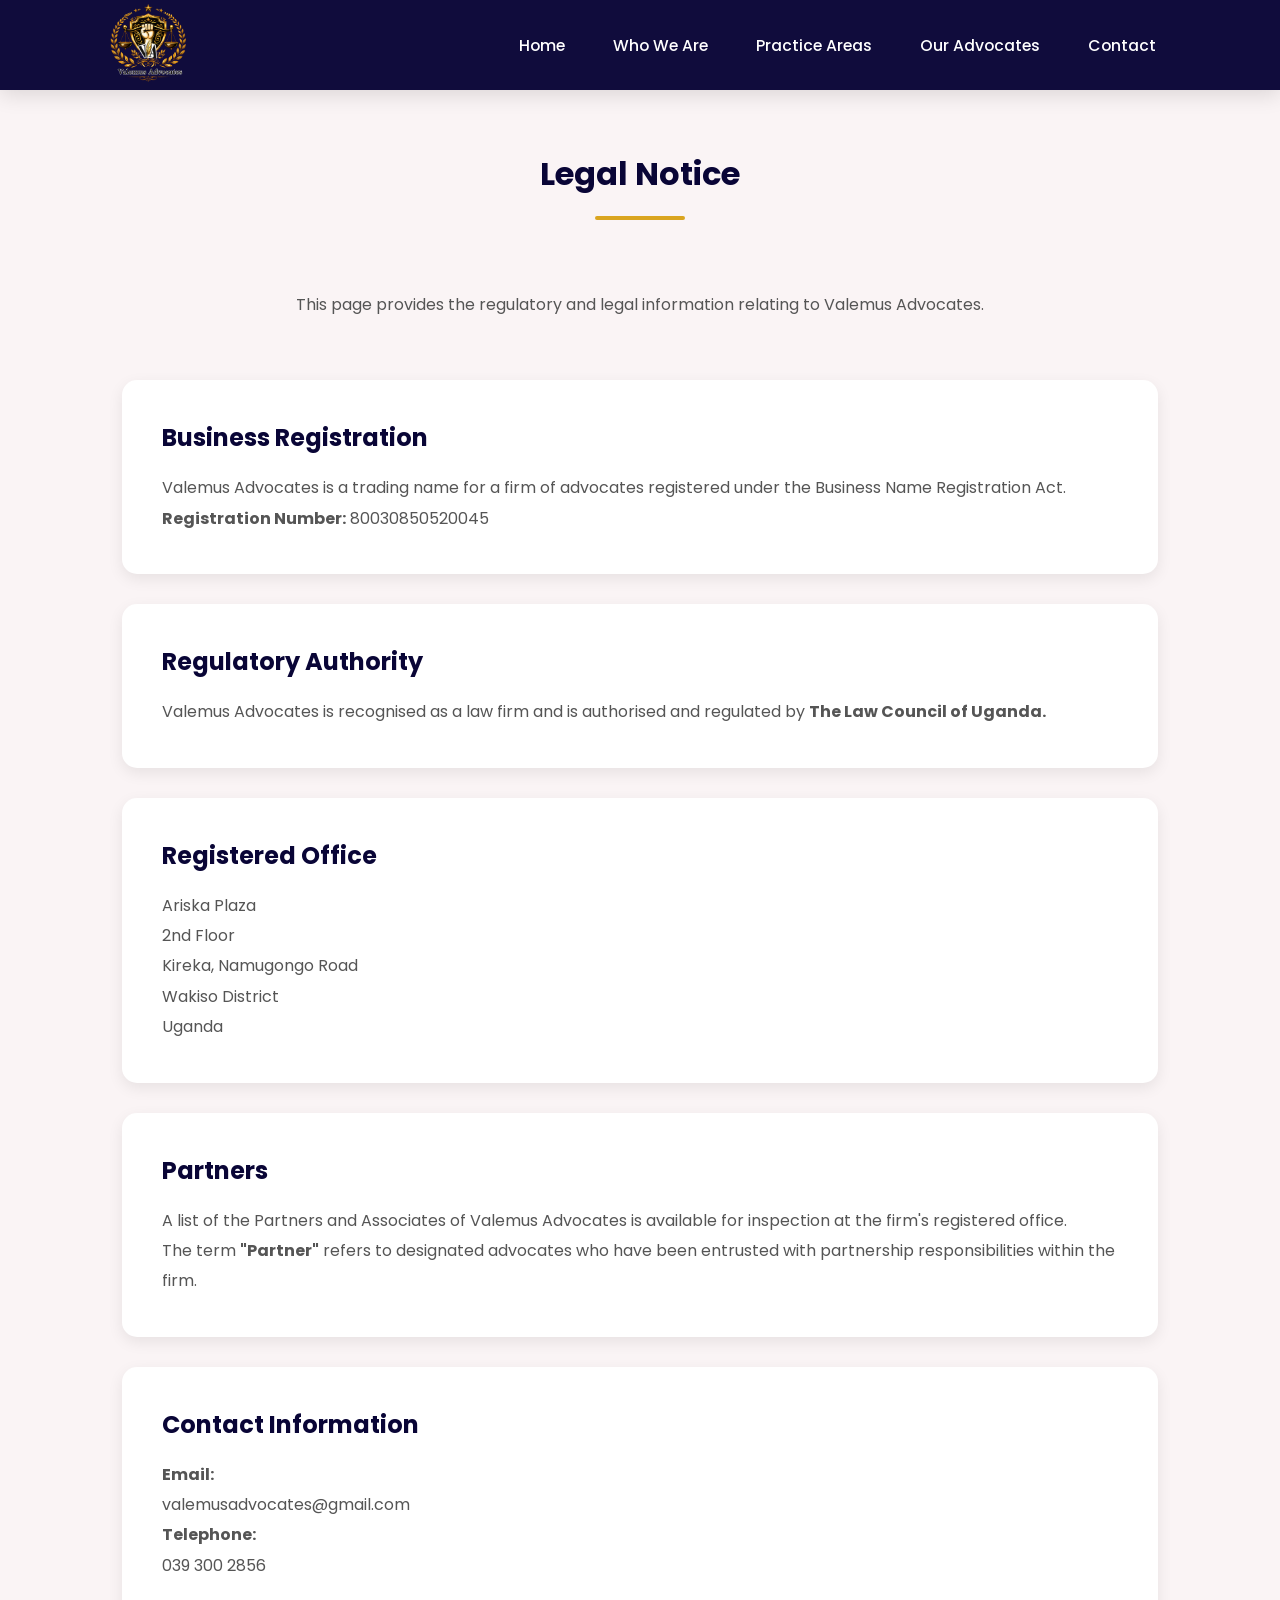
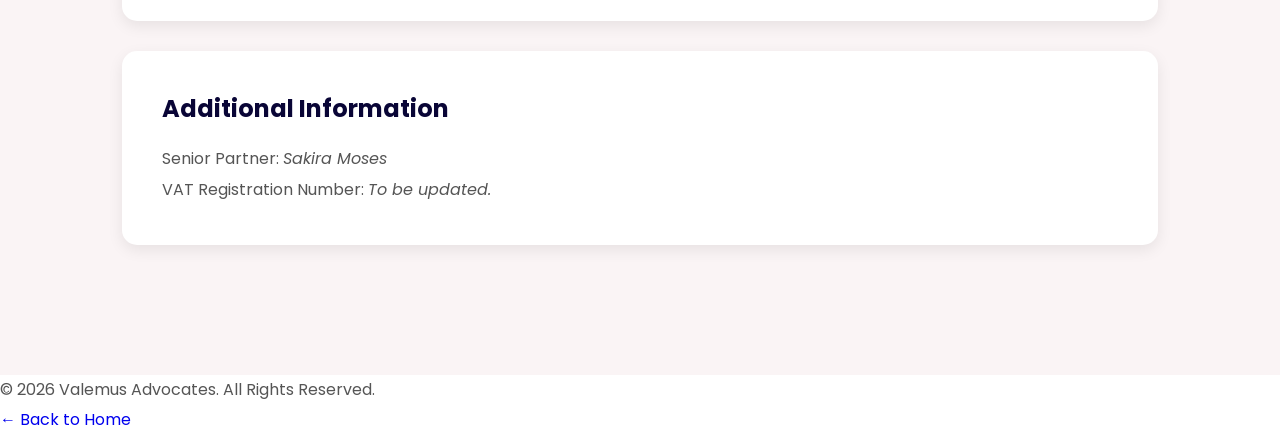
==== legal-notice.html @ 4e91a446 "My first commit" ====
<!DOCTYPE html>
<html lang="en">
<head>
    <meta charset="UTF-8">
    <meta name="viewport" content="width=device-width, initial-scale=1.0">
    <title>Legal Notice | Valemus Advocates</title>

    <link rel="icon" href="Images/Valemus Logo.png">
    <link rel="stylesheet" href="style.css">

    <link rel="stylesheet"
    href="https://cdnjs.cloudflare.com/ajax/libs/font-awesome/6.5.1/css/all.min.css">
</head>

<body>

<header>

    <nav class="navbar section-content">

        <img src="Images/Valemus Logo.png"
        alt="Valemus Logo">

        <div class="navigation">

            <ul class="nav-menu">

                <li><a href="index.html#home" class="nav-link">Home</a></li>
                <li><a href="index.html#about" class="nav-link">Who We Are</a></li>
                <li><a href="index.html#practice-areas" class="nav-link">Practice Areas</a></li>
                <li><a href="index.html#team" class="nav-link">Our Advocates</a></li>
                <li><a href="index.html#contact" class="nav-link">Contact</a></li>

            </ul>

        </div>

    </nav>

</header>


<section class="legal-page">

    <div class="section-content">

        <h1 class="section-title">
            Legal Notice
        </h1>

        <p class="legal-intro">

            This page provides the regulatory and legal
            information relating to Valemus Advocates.

        </p>


        <div class="legal-card">

            <h2>
                Business Registration
            </h2>

            <p>

                Valemus Advocates is a trading name for
                a firm of advocates registered under the
                Business Name Registration Act.

            </p>

            <p>

                <strong>Registration Number:</strong>
                80030850520045

            </p>

        </div>


        <div class="legal-card">

            <h2>
                Regulatory Authority
            </h2>

            <p>

                Valemus Advocates is recognised as a law
                firm and is authorised and regulated by
                <strong>The Law Council of Uganda.</strong>

            </p>

        </div>


        <div class="legal-card">

            <h2>
                Registered Office
            </h2>

            <p>

                Ariska Plaza<br>
                2nd Floor<br>
                Kireka, Namugongo Road<br>
                Wakiso District<br>
                Uganda

            </p>

        </div>


        <div class="legal-card">

            <h2>
                Partners
            </h2>

            <p>

                A list of the Partners and Associates of
                Valemus Advocates is available for
                inspection at the firm's registered office.

            </p>

            <p>

                The term <strong>"Partner"</strong>
                refers to designated advocates who have
                been entrusted with partnership
                responsibilities within the firm.

            </p>

        </div>


        <div class="legal-card">

            <h2>
                Contact Information
            </h2>

            <p>

                <strong>Email:</strong><br>

                valemusadvocates@gmail.com

            </p>

            <p>

                <strong>Telephone:</strong><br>

                039 300 2856

            </p>

        </div>


        <div class="legal-card">

            <h2>
                Additional Information
            </h2>

            <p>

                Senior Partner:
                <em>Sakira Moses</em>

            </p>

            <p>

                VAT Registration Number:
                <em>To be updated.</em>

            </p>

        </div>

    </div>

</section>

<footer>

    <p>

        © 2026 Valemus Advocates.
        All Rights Reserved.

    </p>

    <p>
        <a href="index.html">
            ← Back to Home
        </a>
    </p>

</footer>

</body>
</html>
---- style.css ----
/* ==================================================
                1. GOOGLE FONTS
================================================== */

@import url('https://fonts.googleapis.com/css2?family=Miniver&family=Poppins:ital,wght@0,500;0,600;0,700;1,400&display=swap');


/* ==================================================
                2. CSS VARIABLES
================================================== */

:root{

    /* Brand Colours */

    --primary-color:#090536;;
    --secondary-color:goldenrod;

    --white:#ffffff;
    --black:#1d1d1d;

    --text-color:#555555;

    --light-bg:#fafafa;
    --section-bg:#faf4f5;

    /* Layout */

    --site-max-width:1200px;

    --section-padding:100px;

    --border-radius:15px;

    /* Shadows */

    --shadow-small:0 5px 15px rgba(0,0,0,.08);

    --shadow-medium:0 10px 30px rgba(0,0,0,.12);

    --shadow-large:0 18px 40px rgba(0,0,0,.15);

    /* Animation */

    --transition:.35s ease;

}



/* ==================================================
                3. RESET
================================================== */

*{

    margin:0;

    padding:0;

    box-sizing:border-box;

}

html {
    scroll-behavior:  auto !important;
}

body{

    font-family:"Poppins",sans-serif;

    background:var(--white);

    color:var(--black);

    overflow-x:hidden;

}

img{

    width:100%;

    display:block;

}

a{

    text-decoration:none;

}

ul{

    list-style:none;

}

button{

    border:none;

    background:none;

    cursor:pointer;

    font-family:inherit;

}

input,
textarea{

    font-family:inherit;

}


/* ===================================
 4. GLOBAL STYLES
  =================================== */ 
*{
 margin: 0;
padding: 0;
box-sizing: border-box;
 } 
 html{ 
scroll-behavior: smooth; 
} 
body{ 
font-family: "Poppins", sans-serif;
 } 
 ul{ 
list-style: none; 
}
 a{ 
text-decoration: none;
 }
  img{
 max-width: 100%; 
 display: block; 
}
 button{
 border: none; 
 background: none; 
 cursor: pointer; 
}
.section-content{
 max-width: var(--site-max-width); 
 margin: 0 auto; 
 padding: 0 20px; 
}


section{

    padding:var(--section-padding) 8%;

}



.section-title{

    text-align:center;

    font-size:2rem;

    color:var(--primary-color);

    margin-bottom:70px;

    position:relative;

}

.section-title::after{

    content:"";

    width:90px;

    height:4px;

    background:var(--secondary-color);

    display:block;

    margin:18px auto 0;

    border-radius:20px;

}

p{

    color:var(--text-color);

    line-height:1.9;

    font-size:1rem;

}

h3{

    color:var(--primary-color);

}



/* ==================================================
                5. COMMON BUTTONS
================================================== */

.btn{

    display:flex;

    justify-content:center;

    align-items:center;

    gap:20px;

    flex-wrap:wrap;

}

.btn a{

    padding:15px 38px;

    border-radius:50px;

    font-weight:600;

    transition:var(--transition);

}

.gold{

    background:var(--secondary-color);

    color:var(--white);

}

.gold:hover{

    background:var(--primary-color);

    transform:translateY(-4px);

}

.black{

    background:var(--primary-color);

    color:var(--white);

}

.black:hover{

    background:var(--secondary-color);

    transform:translateY(-4px);

}



/* ==================================================
                6. REVEAL ANIMATION
================================================== */

.reveal{

    opacity:0;

    transform:translateY(60px);

    transition:1s ease;

}

.reveal.active{

    opacity:1;

    transform:translateY(0);

}

/* ==================================================
                7. HEADER
================================================== */

header{

    position:fixed;

    top:0;

    left:0;

    width:100%;

    background:rgba(9,5,54,.97);

    backdrop-filter:blur(10px);

    box-shadow:0 5px 20px rgba(0,0,0,.12);

    z-index:1000;

}


/* ==================================================
                8. NAVIGATION
================================================== */

.navbar{

    max-width:var(--site-max-width);
    height:90px;
    margin:auto;

    padding:0 5%;

    display:flex;

    justify-content:space-between;

    align-items:center;

}


/* Logo */

.navbar img{

    width:90px;

    cursor:pointer;

    transition:var(--transition);

}

.navbar img:hover{

    transform:scale(1.05);

}


/* Navigation Container */

.navigation{

    display:flex;

    align-items:center;

}


/* Navigation Links */

.nav-menu{

    display:flex;

    align-items:center;

    gap:8px;

}


/* Individual Links */

.nav-link{

    color:var(--white);

    font-size:.98rem;

    font-weight:500;

    padding:12px 20px;

    border-radius:40px;

    transition:var(--transition);

}


/* Hover */

.nav-link:hover{

    background:var(--secondary-color);

    color:var(--primary-color);

}


/* Active Link */

.nav-link.active{

    background:var(--secondary-color);

    color:var(--primary-color);

}

.dropdown{

    position:relative;

}

.dropdown-menu{

    position:absolute;

    top:100%;
    left:0;

    min-width:230px;

    background:white;

    border-radius:10px;

    box-shadow:0 10px 30px rgba(0,0,0,.12);

    opacity:0;

    visibility:hidden;

    transform:translateY(10px);

    transition:.3s;

    z-index:1000;

}

.dropdown:hover .dropdown-menu{

    opacity:1;

    visibility:visible;

    transform:translateY(0);

}

.dropdown-menu li{

    list-style:none;

}

.dropdown-menu a{

    display:block;

    padding:14px 20px;

    color:#090536;

    transition:.3s;

}

.dropdown-menu a:hover{

    background:goldenrod;

    color:white;

}

.dropdown i{

    transition:.3s;

}

.dropdown.active i{

    transform:rotate(180deg);

}


/* ==================================================
                9. MENU BUTTONS
================================================== */

#menu-open-button,

#menu-close-button{

    display:none;

}



/* ==================================================
                10. MOBILE NAVIGATION
================================================== */

@media(max-width:900px){

    #menu-open-button{

        display:block;

        color:var(--secondary-color);

        font-size:1.7rem;

    }

    #menu-close-button{

        display:block;

        position:absolute;

        top:25px;

        right:25px;

        color:var(--white);

        font-size:1.6rem;

    }

    .nav-menu{

        position:fixed;

        top:0;

        left:-100%;

        width:280px;

        height:100vh;

        background:var(--primary-color);

        flex-direction:column;

        justify-content:center;

        gap:35px;

        transition:.45s ease;

        box-shadow:10px 0 30px rgba(0,0,0,.25);

    }

    .show-mobile-menu .nav-menu{

        left:0;

    }

    .nav-link{

        font-size:1.1rem;

        color:var(--white);

    }

    .nav-link:hover{

        background:var(--secondary-color);

        color:var(--primary-color);

    }

}


/* ==================================================
                11. NAVBAR SCROLL EFFECT
================================================== */

header{

    transition:var(--transition);

}

header.scrolled{

    padding:0;

    box-shadow:0 8px 25px rgba(0,0,0,.18);

}

/* ==================================================
                12. HERO SECTION
================================================== */

#home{

    min-height:100vh;

    display:flex;

    flex-direction:column;

    justify-content:center;

    align-items:center;

    text-align:center;

    padding:140px 8% 80px;

    position:relative;

    overflow:hidden;

    background:
    linear-gradient(
        rgba(9,5,54,.72),
        rgba(9,5,54,.72)
    ),
    url("Images/images2.jpeg");

    background-size:cover;

    background-position:center;

    background-attachment:fixed;

}


/* Dark Overlay */

#home::before{

    content:"";

    position:absolute;

    inset:0;

    background:linear-gradient(
        to bottom,
        rgba(0,0,0,.10),
        rgba(0,0,0,.35)
    );

}


/* Keep content above overlay */

#home h2,
#home p,
#home .btn{

    position:relative;

    z-index:2;

}


/* Heading */

#home h1{
    color:white;
    font-size:clamp(2rem,3.5vw,3rem);
    font-weight:700;
    line-height:1.2;
    text-align:center;
    margin-bottom:30px;
}

#home h1 span{
    color:goldenrod;
    display:block;
}


.hero-divider{
    display:flex;
    justify-content:center;
    align-items:center;
    gap:18px;
    margin:25px 0 30px;
}

.hero-divider span{
    width:80px;
    height:2px;
    background:goldenrod;
}

.diamond{
    width:12px;
    height:12px;
    background:goldenrod;
    transform:rotate(45deg);
}

#home h2{

    color:var(--white);

    font-size:3.8rem;

    line-height:1.2;

    max-width:900px;

    margin-bottom:25px;

    font-weight:700;

}


/* Paragraph */

#home p{

    color:rgba(255,255,255,.92);

    font-size:1.15rem;

    max-width:760px;

    margin-bottom:45px;

}


/* Buttons */

#home .btn{

    display:flex;

    justify-content:center;

    gap:20px;

}


/* Hero Buttons */

#home .btn a{

    min-width:180px;

    text-align:center;

}


/* Gold Button */

#home .gold{

    background:var(--secondary-color);

    color:var(--white);

    box-shadow:var(--shadow-medium);

}

#home .gold:hover{

    background:var(--white);

    color:var(--primary-color);

}


/* Outline Button */

#home .black{

    background:transparent;

    color:var(--white);

    border:2px solid var(--white);

}

#home .black:hover{

    background:var(--white);

    color:var(--primary-color);

}



/* ==================================================
                HERO ANIMATION
================================================== */

#home h2{

    animation:slideDown 1s ease;

}

#home p{

    animation:fadeIn 1.5s ease;

}

#home .btn{

    animation:slideUp 1.8s ease;

}



/* ==================================================
                KEYFRAMES
================================================== */

@keyframes slideDown{

    from{

        opacity:0;

        transform:translateY(-40px);

    }

    to{

        opacity:1;

        transform:translateY(0);

    }

}

@keyframes slideUp{

    from{

        opacity:0;

        transform:translateY(40px);

    }

    to{

        opacity:1;

        transform:translateY(0);

    }

}

@keyframes fadeIn{

    from{

        opacity:0;

    }

    to{

        opacity:1;

    }

}



/* ==================================================
                HERO RESPONSIVE
================================================== */

@media(max-width:900px){

    #home{

        background-attachment:scroll;

    }

    #home h1{
        font-size:2.5rem;

        line-height:1.15;

        max-width:100%;

        margin-bottom:25px;
        
    }
    #home h2{

        font-size:3rem;

    }

}

@media(max-width:768px){

    #home{

         min-height:100vh;

        padding:140px 25px 70px;

        justify-content:center;
        align-items:center;
        text-align:center;

    }

     #home h1{
        font-size:2.5rem;

        line-height:1.15;

        max-width:100%;

        margin-bottom:25px;
    }

    #home h1::after{
         width:90px;

        margin-top:20px;
    }
    

    #home h2{

        font-size:2.3rem;

    }

    #home p{

        font-size:1rem;

        line-height:1.8;

        max-width:100%;

        margin-bottom:35px;

    }

    #home .btn{

        flex-direction:column;

        width:100%;

        align-items:center;

        gap:15px;

    }

    #home .btn a{

        width:220px;
   text-align:center;
    }

}

/* ==================================================
                13. ABOUT SECTION
================================================== */

#about{

    background:var(--section-bg);

}

#about .section-content{

    max-width:900px;

}

#about p{

    margin-bottom:25px;

    text-align:justify;

}

#about h3{

    margin:45px 0 18px;

    color:var(--secondary-color);

    font-size:1.4rem;

    font-weight:600;

}

#about h3:first-of-type{

    margin-top:15px;

}



/* ==================================================
                14. PRACTICE AREAS
================================================== */
.ServiceAreas-list{ 
    display: grid; 
    grid-template-columns: repeat(auto-fit, minmax(280px, 1fr)); 
    gap: 25px; 
    margin: 40px 0 70px; 
    padding: 0;
 } 
 .ServiceAreas-list li{ 
list-style: none; 
background: #fff; 
padding: 30px;
border-radius: 12px;
border-top: 4px solid goldenrod; 
box-shadow: 0 5px 15px rgba(0,0,0,0.08); 
line-height: 1.8; transition: 0.4s ease; 
} .ServiceAreas-list li:hover{
transform: translateY(-8px); 
box-shadow: 0 15px 25px rgba(0,0,0,0.15); 
}

/* ========================== PRACTICE AREAS HEADING ========================== */ 
#practice-areas h3{ 
text-align: center; 
color: #090536; 
font-size: 1.8rem; 
margin-bottom: 30px; 
}

/* ==================================================
                PRACTICE LIST
================================================== */

#practice-areas h3{

    text-align:center;

    font-size:2rem;

    color:var(--primary-color);

    margin-bottom:40px;

}

.practice-list{

    display:flex;

    flex-wrap:wrap;

    justify-content:center;

    gap:18px;

}

.practice-list li{

    background:var(--primary-color);

    color:var(--white);

    padding:14px 28px;

    border-radius:50px;

    font-weight:500;

    transition:var(--transition);

}

.practice-list li:hover{

    background:var(--secondary-color);

    color:var(--primary-color);

    transform:translateY(-5px);

}



/* ==================================================
                ABOUT & PRACTICE MOBILE
================================================== */

@media(max-width:768px){

    #about p{

        text-align:left;

    }

    #about h3{

        font-size:1.25rem;

    }

    .ServiceAreas-list{

        grid-template-columns:1fr;

        gap:25px;

    }

    .ServiceAreas-list li{

        padding:30px;

    }

    #practice-areas h3{

        font-size:1.6rem;

    }

    .practice-list{

        gap:12px;

    }

    .practice-list li{

        font-size:.9rem;

        padding:12px 18px;

    }

}

/* ==================================================
                15. WHY CHOOSE US
================================================== */

#features{

    background:var(--section-bg);

}

.features-grid{

    display:grid;

    grid-template-columns:
    repeat(auto-fit,minmax(280px,1fr));

    gap:35px;

}

.feature-card{

    background:var(--white);

    padding:45px 35px;

    text-align:center;

    border-radius:var(--border-radius);

    box-shadow:var(--shadow-small);

    transition:var(--transition);

    border-bottom:4px solid transparent;

}

.feature-card:hover{

    transform:translateY(-10px);

    border-bottom:4px solid var(--secondary-color);

    box-shadow:var(--shadow-medium);

}

.feature-card i{

    font-size:3rem;

    color:var(--secondary-color);

    margin-bottom:25px;

}

.feature-card h3{

    margin-bottom:18px;

    font-size:1.4rem;

    color:var(--primary-color);

}

.feature-card p{

    text-align:center;

}


/* ======================================================
   OUR ADVOCATES 
====================================================== */

#team .team-grid {
    display: grid;
    grid-template-columns: repeat(2, minmax(0, 1fr));
    gap: 30px;
    max-width: 1050px;
    margin: 45px auto 0;
    align-items: stretch;
}

#team .team-card {
    display: flex;
    flex-direction: column;
    align-items: flex-start;
    min-width: 0;
    padding: 32px;
    background: #ffffff;
    border: 1px solid #eeeeF2;
    border-radius: 12px;
    box-shadow: 0 8px 28px rgba(16, 12, 64, 0.06);
    transition: transform 0.3s ease,
                box-shadow 0.3s ease;
}

#team .team-card:hover {
    transform: translateY(-5px);
    box-shadow: 0 14px 35px rgba(16, 12, 64, 0.10);
}

/* INITIALS BADGE */

#team .lawyer-avatar {
    width: 108px;
    height: 108px;
    flex-shrink: 0;
    display: flex;
    align-items: center;
    justify-content: center;
    margin-bottom: 26px;
    border: 3px solid #DCA51B;
    border-radius: 50%;
    background: #100C40;
    color: #E2AD24;
    font-family: Georgia, serif;
    font-size: 36px;
    letter-spacing: 1px;
}

/* ADVOCATE DETAILS */

#team .team-info {
    width: 100%;
}

#team .lawyer-name {
    margin: 0 0 10px;
    color: #100C40;
    font-family: Georgia, serif;
    font-size: clamp(23px, 2.2vw, 30px);
    line-height: 1.3;
}

#team .lawyer-title {
    display: inline-block;
    margin-bottom: 18px;
    color: #C89519;
    font-size: 13px;
    font-weight: 700;
    letter-spacing: 2px;
    text-transform: uppercase;
}

#team .lawyer-bio {
    margin: 0;
    color: #85858F;
    font-size: 15px;
    line-height: 1.9;
}

/* SAKIRA'S PROFILE LINK ONLY */

#team .lawyer-profile {
    display: inline-flex;
    align-items: center;
    gap: 10px;
    margin-top: 24px;
    color: #B9850C;
    font-weight: 700;
    text-decoration: none;
    transition: color 0.2s ease;
}

#team .lawyer-profile:hover {
    color: #100C40;
}

/* TABLETS */

@media (max-width: 900px) {

    #team .team-grid {
        grid-template-columns: repeat(2, minmax(0, 1fr));
        gap: 20px;
    }

    #team .team-card {
        padding: 24px;
    }

}

/* MOBILE PHONES */

@media (max-width: 600px) {

    #team .team-grid {
        grid-template-columns: minmax(0, 1fr);
        gap: 22px;
        margin-top: 30px;
    }

    #team .team-card {
        padding: 26px 23px;
    }

    #team .lawyer-avatar {
        width: 86px;
        height: 86px;
        font-size: 30px;
        margin-bottom: 20px;
    }

    #team .lawyer-name {
        font-size: 25px;
    }

    #team .lawyer-bio {
        font-size: 14px;
        line-height: 1.8;
    }

}




/* ======================================================
                    PROFILE BUTTON
====================================================== */

 .profile-btn {

    display: inline-flex;

    align-items: center;

    justify-content: center;

    gap: 12px;

    width: fit-content;

    padding: 13px 22px;

    border: 1px solid #d9a928;

    border-radius: 5px;

    background: #11104b;

    color: #d9a928;

    text-decoration: none;

    font-size: 0.82rem;

    font-weight: 700;

    letter-spacing: 0.4px;

    transition:
        background 0.3s ease,
        color 0.3s ease,
        transform 0.3s ease,
        box-shadow 0.3s ease;
}


.profile-btn i {

    font-size: 0.75rem;

    color: #d9a928;

    transition:
        transform 0.3s ease;

}


.profile-btn:hover {

    background: #d9a928;

    color: #11104b;

    transform: translateY(-2px);

    box-shadow:
        0 8px 20px rgba(217, 169, 40, 0.20);

}


.profile-btn:hover i {

    color: #11104b;

    transform: translateX(5px);

} 


/* ======================================================
                    SLIDER ARROWS
====================================================== */

/* .slider-btn {

    width: 48px;

    height: 48px;

    min-width: 48px;

    display: flex;

    align-items: center;

    justify-content: center;

    border-radius: 50%;

    border: 1px solid rgba(255,255,255,0.18);

    background: rgba(255,255,255,0.045);

    color: inherit;

    cursor: pointer;

    font-size: 0.9rem;

    transition:
        background 0.3s ease,
        border-color 0.3s ease,
        transform 0.3s ease;

}


.slider-btn:hover {

    transform: scale(1.08);

    background: rgba(255,255,255,0.10);

    border-color:
        rgba(255,255,255,0.35);

} */


/* ======================================================
                    PROFILE PAGE
====================================================== */

.profile-header {

    width: 100%;

    padding: 28px 6%;

    border-bottom:
        1px solid rgba(255,255,255,0.08);

}


.profile-back {

    display: inline-flex;

    align-items: center;

    gap: 10px;

    color: inherit;

    text-decoration: none;

    font-size: 0.85rem;

    opacity: 0.7;

    transition:
        opacity 0.3s ease,
        transform 0.3s ease;

}


.profile-back:hover {

    opacity: 1;

    transform: translateX(-3px);

}


/* ======================================================
                PROFILE HERO
====================================================== */

.lawyer-profile-page {

    width: min(
        1200px,
        90%
    );

    margin: 0 auto;

}


.lawyer-profile-hero {

    display: grid;

    grid-template-columns:
        minmax(300px, 0.8fr)
        minmax(350px, 1.2fr);

    align-items: center;

    gap: 80px;

    padding:
        90px 0
        100px;

}


.lawyer-profile-image {

    position: relative;

    width: 100%;

    max-width: 430px;

    aspect-ratio: 4 / 5;

    overflow: hidden;

    border-radius: 18px;

}


.lawyer-profile-image::after {

    content: "";

    position: absolute;

    inset: 0;

    border:
        1px solid rgba(255,255,255,0.12);

    border-radius: inherit;

    pointer-events: none;

}


.lawyer-profile-image img {

    width: 100%;

    height: 100%;

    object-fit: cover;

    display: block;

}


.lawyer-profile-intro {

    max-width: 620px;

}


.lawyer-profile-intro h1 {

    margin:
        15px 0 8px;

    font-family: "Forum", serif;

    font-size: clamp(
        2.5rem,
        5vw,
        4.5rem
    );

    font-weight: 400;

    line-height: 1.05;

}


.profile-position {

    margin:
        0 0 28px;

    font-size: 0.85rem;

    font-weight: 600;

    letter-spacing: 2px;

    text-transform: uppercase;

    opacity: 0.6;

}


.lawyer-profile-intro > p:last-child {

    max-width: 580px;

    line-height: 1.9;

    font-size: 1rem;

    opacity: 0.75;

}


/* ======================================================
                    PROFILE SECTIONS
====================================================== */

.profile-section {

    padding:
        80px 0;

    border-top:
        1px solid rgba(255,255,255,0.08);

}


.profile-section h2 {

    margin:
        12px 0 25px;

    font-family: "Forum", serif;

    font-size: clamp(
        2rem,
        4vw,
        3rem
    );

    font-weight: 400;

}


.profile-section > p {

    max-width: 800px;

    margin-bottom: 20px;

    font-size: 0.98rem;

    line-height: 1.9;

    opacity: 0.72;

}


/* ======================================================
                    PRACTICE AREAS
====================================================== */

.practice-grid {

    display: grid;

    grid-template-columns:
        repeat(2, minmax(0, 1fr));

    gap: 15px;

    margin-top: 35px;

    max-width: 900px;

}


.practice-item {

    padding: 22px 25px;

    border:
        1px solid rgba(255,255,255,0.10);

    border-radius: 10px;

    background:
        rgba(255,255,255,0.035);

    font-size: 0.9rem;

    transition:
        transform 0.3s ease,
        background 0.3s ease;

}


.practice-item:hover {

    transform: translateY(-3px);

    background:
        rgba(255,255,255,0.065);

}


/* ======================================================
                    PROFILE LIST
====================================================== */

.profile-list {

    max-width: 800px;

    margin:
        30px 0 0;

    padding: 0;

    list-style: none;

}


.profile-list li {

    position: relative;

    padding:
        18px 0 18px 25px;

    border-bottom:
        1px solid rgba(255,255,255,0.08);

    line-height: 1.6;

    opacity: 0.75;

}


.profile-list li::before {

    content: "";

    position: absolute;

    left: 0;

    top: 28px;

    width: 6px;

    height: 6px;

    border-radius: 50%;

    background: currentColor;

}


/* ======================================================
                    PROFILE CONTACT
====================================================== */

.profile-contact {

    margin:
        40px 0 90px;

    padding:
        65px;

    text-align: center;

    border-radius: 18px;

    border:
        1px solid rgba(255,255,255,0.10);

    background:
        linear-gradient(
            135deg,
            rgba(255,255,255,0.06),
            rgba(255,255,255,0.025)
        );

}


.profile-contact h2 {

    margin:
        12px 0 15px;

    font-family: "Forum", serif;

    font-size: clamp(
        2rem,
        4vw,
        3rem
    );

    font-weight: 400;

}


.profile-contact p {

    max-width: 600px;

    margin:
        0 auto 30px;

    line-height: 1.8;

    opacity: 0.7;

}


.profile-contact .profile-btn {

    margin: 0 auto;

}


/* ======================================================
                    PROFILE FOOTER
====================================================== */

.profile-footer {

    padding:
        30px 6%;

    text-align: center;

    border-top:
        1px solid rgba(255,255,255,0.08);

    font-size: 0.78rem;

    opacity: 0.55;

}


/* ======================================================
                    TABLET
====================================================== */

@media (max-width: 900px) {

    .team-slider {

        gap: 15px;

    }


    .team-card {

        width: 82%;

    }


    .team-card .lawyer-image {

        width: 40%;

    }


    .team-info {

        padding: 32px;

    }


    .lawyer-profile-hero {

        grid-template-columns: 1fr;

        gap: 50px;

        padding:
            70px 0
            80px;

    }


    .lawyer-profile-image {

        max-width: 380px;

        margin: 0 auto;

    }

}


/* ======================================================
                    MOBILE
====================================================== */

@media (max-width: 650px) {

    .team-slider {
        gap: 5px;
    }

    .team-card {
        width: calc(100% - 35px);
        min-height: auto;
        flex-direction: column;
    }

    .team-card .lawyer-image {
        width: 100%;
        height: 320px;
        min-height: 320px;
    }

    .team-info {
        padding: 28px 24px 30px;
    }

    .lawyer-bio {
        font-size: 0.9rem;
        line-height: 1.7;
    }

    .slider-btn {
        width: 38px;
        height: 38px;
        min-width: 38px;
        font-size: 0.75rem;
    }

    .profile-btn {
        width: 100%;
    }

}





/* ==================================================
                16. INDEPENDENT LEGAL ADVICE
================================================== */

#legal-advice{

    padding:120px 20px;

    background:#ffffff;

}

.advice-container{

    max-width:950px;

    margin:auto;

    background:white;

    padding:60px;

    border-radius:18px;

    box-shadow:0 15px 40px rgba(0,0,0,.08);

    position:relative;

}

.advice-container::before{

    content:"";

    position:absolute;

    left:0;

    top:40px;

    width:6px;

    height:120px;

    background:goldenrod;

    border-radius:10px;

}

.advice-text p{

    font-size:1.08rem;

    line-height:2;

    color:#555;

    margin-bottom:28px;

}

.advice-container::after{

    content:"“";

    position:absolute;

    right:35px;

    top:10px;

    font-size:120px;

    color:rgba(218,165,32,.08);

    font-family:Georgia, serif;

}

/* ==================================================
          EXCEPTIONAL CLIENT RELATIONSHIPS
================================================== */

#relationships{

    background:var(--white);

}

.relationship-grid{

    display:grid;

    grid-template-columns:
    repeat(auto-fit,minmax(280px,1fr));

    gap:30px;

}

.relationship-card{

    background:var(--section-bg);

    padding:40px 35px;

    border-radius:var(--border-radius);

    text-align:center;

    transition:var(--transition);

    box-shadow:var(--shadow-small);

}

.relationship-card:hover{

    transform:translateY(-8px);

    box-shadow:var(--shadow-medium);

}

.relationship-card i{

    font-size:2.8rem;

    color:var(--secondary-color);

    margin-bottom:25px;

}

.relationship-card h3{

    margin-bottom:18px;

    color:var(--primary-color);

}

.relationship-card p{

    text-align:center;

}



/* ==================================================
                EXCEPTIONAL PEOPLE
================================================== */

#people{

    background:var(--section-bg);

}

.people-intro{

    max-width:850px;

    margin:0 auto 60px;

    text-align:center;

}

.people-grid{

    display:grid;

    grid-template-columns:
    repeat(auto-fit,minmax(250px,1fr));

    gap:30px;

}

.people-grid div{

    background:var(--white);

    padding:40px 30px;

    border-radius:var(--border-radius);

    text-align:center;

    box-shadow:var(--shadow-small);

    transition:var(--transition);

}

.people-grid div:hover{

    transform:translateY(-8px);

    box-shadow:var(--shadow-medium);

}

.people-grid h3{

    color:var(--primary-color);

    margin-bottom:18px;

}

.people-grid p{

    text-align:center;

}



/* ==================================================
                    FAQ SECTION
================================================== */

#faq{

    background:var(--white);

}

.faq{

    max-width:900px;

    margin:auto;

}

.faq details{

    background:var(--section-bg);

    margin-bottom:20px;

    border-radius:12px;

    overflow:hidden;

    box-shadow:var(--shadow-small);

}

.faq summary{

    cursor:pointer;

    list-style:none;

    padding:22px 28px;

    font-size:1.05rem;

    font-weight:600;

    color:var(--primary-color);

    position:relative;

}

.faq summary::-webkit-details-marker{

    display:none;

}

.faq summary::after{

    content:"+";

    position:absolute;

    right:28px;

    font-size:1.5rem;

    color:var(--secondary-color);

    transition:var(--transition);

}

.faq details[open] summary::after{

    content:"−";

}

.faq details p{

    padding:0 28px 22px;

}



/* ==================================================
                    RESPONSIVE
================================================== */

@media(max-width:768px){

    .legal-text{

        padding:35px 25px;

    }

    .relationship-grid{

        grid-template-columns:1fr;

    }

    .people-grid{

        grid-template-columns:1fr;

    }

    .faq summary{

        font-size:1rem;

        padding:18px 22px;

    }

    .faq summary::after{

        right:22px;

    }

    .faq details p{

        padding:0 22px 18px;

    }

}

/* ==================================================
                17. CONTACT SECTION
================================================== */

#contact{

    background:var(--section-bg);

}

/*.contact-container{

    display:grid;

    grid-template-columns:340px 1fr;
    gap: 0;
    width: 100%;

    background:var(--white);

    border-radius:var(--border-radius);

    overflow:hidden;

    box-shadow:var(--shadow-medium);

} */

.contact-info{

    background:var(--primary-color);

    color:var(--white);

    padding:50px 40px;

}

 /*.contact-info h2{

    color:var(--secondary-color);

    margin-bottom:35px;

} */

.info-box{

    display:flex;

    align-items:flex-start;

    gap:15px;

    margin-bottom:28px;

}

.info-box i{

    color:var(--secondary-color);

    font-size:1.2rem;

    margin-top:5px;

}

.info-box p{

    color:rgba(255,255,255,.9);

    margin:0;

}

.contact-form{
width: 100%;
    padding:50px;
overflow: hidden;
}

.contact-form form{
    width:100%;
}

.contact-form h2{

    color:var(--primary-color);

    margin-bottom:35px;

}

.row{

    display:flex;

    gap:20px;
width: 100%;
}

.input-box{
flex: 1;
min-width: 0;
    position:relative;

    width:100%;

    margin-bottom:30px;

}

.input-box input,
.input-box textarea{

    width:100%;

    padding:15px 0;

    border:none;

    border-bottom:2px solid #ddd;

    font-size:1rem;

    outline:none;

    background:transparent;

}

.input-box textarea{

    resize:none;

    min-height:140px;

}

.input-box span{

    position:absolute;

    left:0;

    top:15px;

    color:#777;

    pointer-events:none;

    transition:var(--transition);

}

.input-box input:focus~span,
.input-box input:valid~span,
.input-box textarea:focus~span,
.input-box textarea:valid~span{

    top:-12px;

    font-size:.85rem;

    color:var(--secondary-color);

}

.contact-form button{

    padding:15px 40px;

    border-radius:40px;

    background:var(--primary-color);

    color:var(--white);

    font-weight:600;

    transition:var(--transition);

}

.contact-form button:hover{

    background:var(--secondary-color);

    color:var(--primary-color);

}

#formStatus{

    margin-top:18px;

    font-weight:600;

}

/* ======================================================
   P.O. BOX / CONTACT ITEM FIX
====================================================== */

.contact-item {
    display: flex;
    align-items: flex-start;
    gap: 20px;
    width: 100%;
    box-sizing: border-box;
}

.contact-icon {
    flex: 0 0 45px;
    width: 45px;
    display: flex;
    justify-content: center;
    align-items: center;
}

.contact-icon i {
    font-size: 1.7rem;
    color: goldenrod;
}

.contact-details {
    flex: 1;
    min-width: 0;
}

.contact-details h3 {
    margin: 0 0 8px;
    color: white;
    font-size: 1.25rem;
}

.contact-details p {
    margin: 0;
    color: white;
    font-size: 1rem;
    line-height: 1.7;
    overflow-wrap: anywhere;
}


@media (max-width:768px){

    .contact-container{
        grid-template-columns: 1fr;
        width: 100%;
        border-radius: 15px;
    }

    .contact-info,
    .contact-form{
        padding: 30px 22px;
        width: 100%;
    }

    .contact-info h2,
    .contact-form h2{
        font-size: 1.8rem;
    }

    .row{
        flex-direction: column;
        gap: 0;
    }
}

.info-box{
    display: flex;
    align-items: flex-start;
    gap: 15px;
}

.info-box p{
    flex: 1;
    overflow-wrap: anywhere;
    word-break: break-word;
    line-height: 1.7;
}

.info-box i{
    flex-shrink: 0;
    width: 25px;
    text-align: center;
    font-size: 1.2rem;
    color: goldenrod;
    margin-top: 4px;
}

.contact-info p{
    max-width:100%;
}

@media (max-width:480px){

    .contact-info p{
        font-size:0.95rem;
    }

    .contact-form{
        padding:25px 18px;
    }
}




/* ==================================================
                    GOOGLE MAP
================================================== */

.map-container{

    margin-top:60px;

    overflow:hidden;

    border-radius:var(--border-radius);

    box-shadow:var(--shadow-medium);

}

.map-container iframe{

    width:100%;

    height:420px;

    border:0;

}



/* ==================================================
                      FOOTER
================================================== */

.footer{

    background:linear-gradient(
        135deg, #090536, #1a0d52, #3b1600
    );

    color:var(--white);

    padding:70px 0 25px;

}

.footer-container{

    display:grid;

    grid-template-columns:
    repeat(auto-fit,minmax(240px,1fr));

    gap:50px;

}

.footer-logo img{

    width:170px;

    margin-bottom:20px;

}

.footer-logo p{

    color:#d9d9d9;

}

.footer-column h3{

    color:var(--secondary-color);

    margin-bottom:22px;

}

.footer-column p{

    color:#d9d9d9;

    margin-bottom:12px;

}

.footer-column a{

    display:block;

    color:#d9d9d9;

    margin-bottom:12px;

    transition:var(--transition);

}

.footer-column a:hover{

    color:var(--secondary-color);

    padding-left:8px;

}

.regulation{

    margin-top:25px;

    font-size:.95rem;

}

.footer-bottom{

    margin-top:55px;

    padding-top:25px;

    border-top:1px solid rgba(255,255,255,.15);

    text-align:center;

}

.footer-bottom p{

    color:var(--secondary-color);

    margin:0;

}



/* ==================================================
                LEGAL NOTICE PAGE
================================================== */

.legal-page{

    padding-top:150px;

    background:var(--section-bg);

    min-height:100vh;

}

.legal-intro{

    max-width:850px;

    margin:0 auto 60px;

    text-align:center;

}

.legal-card{

    background:var(--white);

    padding:40px;

    border-radius:var(--border-radius);

    margin-bottom:30px;

    box-shadow:var(--shadow-small);

}

.legal-card h2{

    color:var(--primary-color);

    margin-bottom:18px;

}



/* ==================================================
            SCROLL REVEAL ANIMATION
================================================== */

.reveal{

    opacity:0;

    transform:translateY(70px);

    transition:1s ease;

}

.reveal.active{

    opacity:1;

    transform:translateY(0);

}



/* ==================================================
              RESPONSIVE DESIGN
================================================== */

@media(max-width:992px){

    .contact-container{

        grid-template-columns:1fr;

    }

    .contact-info{

        padding:40px;

    }

}

@media(max-width:768px){

    section{

        padding:80px 0;

    }

    .section-title{

        font-size:2rem;

        margin-bottom:45px;

    }

    .row{

        flex-direction:column;

        gap:0;

    }

    .contact-form{

        padding:35px 25px;

    }

    .contact-info{

        padding:35px 25px;

    }

    .footer{

        text-align:center;

    }

    .footer-logo img{

        margin:auto auto 20px;

    }

}



/* ==================================================
                SCROLLBAR
================================================== */

::-webkit-scrollbar{

    width:10px;

}

::-webkit-scrollbar-track{

    background:#efefef;

}

::-webkit-scrollbar-thumb{

    background:var(--secondary-color);

    border-radius:20px;

}

::-webkit-scrollbar-thumb:hover{

    background:#b8860b;

}

.section-tag{

    display:inline-block;

    background:rgba(218,165,32,.12);

    color:goldenrod;

    padding:8px 22px;

    border-radius:50px;

    font-size:.8rem;

    font-weight:700;

    letter-spacing:3px;

    text-transform:uppercase;

    margin-bottom:20px;

}


/* ======================================================
              INDIVIDUAL ADVOCATE PROFILE
                  VALEMUS ADVOCATES
====================================================== */


/* ======================================================
                    PROFILE BODY
====================================================== */

.lawyer-profile-page {
    width: min(1180px, 90%);
    margin: 0 auto;
    color: #11104b;
}


/* ======================================================
                    PROFILE HEADER
====================================================== */

.profile-header {

    width: 100%;

    padding: 22px 6%;

    background: #11104b;

    border-bottom:
        1px solid rgba(217, 169, 40, 0.35);

}
/* ======================================================
                LAWYER PROFILE NAVBAR
====================================================== */

.profile-nav {

    position: relative;

    z-index: 1000;

    border-bottom: 1px solid #d9a928;

}


/* BACK TO WEBSITE */

.profile-back {

    display: inline-flex;

    align-items: center;

    gap: 10px;

    color: #d9a928;

    text-decoration: none;

    font-size: 0.85rem;

    font-weight: 600;

    letter-spacing: 0.3px;

    transition:
        color 0.3s ease,
        transform 0.3s ease;

}


.profile-back i {

    font-size: 0.75rem;

}


.profile-back:hover {

    color: #ffffff;

    transform: translateX(-4px);

}


/* ======================================================
            LAWYER PROFILE HERO
====================================================== */

.lawyer-profile-hero {

    width: 100%;

    display: grid;

    grid-template-columns:
        minmax(0, 0.9fr)
        minmax(0, 1.1fr);

    align-items: center;

    gap: 70px;

    padding: 80px 0 100px;

}


/* ======================================================
                    PHOTO
====================================================== */

.lawyer-profile-photo {

    position: relative;

    width: 100%;

    max-width: 390px;

    margin: 0 auto;

    padding-right: 18px;

    padding-bottom: 18px;

    box-sizing: border-box;

}


/* PHOTO FRAME */

.photo-frame {

    position: relative;

    width: 100%;

    aspect-ratio: 4 / 5;

    overflow: hidden;

    background: #f1f1f1;

    border-radius: 3px;

    z-index: 2;

    box-shadow:
        0 20px 45px rgba(17, 16, 75, 0.15);

}


/* PHOTO */

.photo-frame img {

    width: 100%;

    height: 100%;

    display: block;

    object-fit: cover;

    object-position: center top;

}


/* ======================================================
                GOLD PHOTO ACCENT
====================================================== */

.photo-accent {

    position: absolute;

    right: 0;

    bottom: 0;

    width: 92%;

    height: 92%;

    border: 2px solid #d9a928;

    box-sizing: border-box;

    z-index: 1;

}


/* ======================================================
                PROFILE INFORMATION
====================================================== */

.lawyer-profile-intro {

    width: 100%;

    max-width: 620px;

    min-width: 0;

}


/* SMALL GOLD LABEL */

.lawyer-profile-intro .section-tag {

    display: inline-block;

    margin-bottom: 15px;

    color: #d9a928;

    font-size: 0.75rem;

    font-weight: 700;

    letter-spacing: 2.5px;

}


/* LAWYER NAME */

.lawyer-profile-intro h1 {

    margin: 0 0 15px;

    color: #11104b;

    font-family: "Forum", serif;

    font-size: clamp(3rem, 5vw, 5rem);

    font-weight: 400;

    line-height: 1.05;

}


/* POSITION */

.profile-position {

    margin: 0 0 28px;

    color: #d9a928;

    font-size: 0.85rem;

    font-weight: 700;

    letter-spacing: 2.5px;

    text-transform: uppercase;

}


/* INTRO TEXT */

.lawyer-profile-intro > p:last-child {

    width: 100%;

    max-width: 560px;

    margin: 0;

    color: #66666f;

    font-size: 1rem;

    line-height: 1.9;

}


/* GOLD DECORATIVE LINE */

.lawyer-profile-intro::after {

    content: "";

    display: block;

    width: 65px;

    height: 3px;

    margin-top: 30px;

    background: #d9a928;

}

/* ======================================================
                AREAS OF PRACTICE
====================================================== */

.practice-grid {

    display: grid;

    grid-template-columns:
        repeat(2, minmax(0, 1fr));

    gap: 18px;

    max-width: 900px;

    margin-top: 38px;

}


/* ======================================================
                PRACTICE ITEM
====================================================== */

.practice-item {

    position: relative;

    display: flex;

    align-items: center;

    min-height: 82px;

    padding:
        20px 25px 20px 30px;

    background: #f7f7f9;

    border:
        1px solid rgba(17, 16, 75, 0.07);

    border-radius: 3px;

    color: #11104b;

    font-family: "Forum", serif;

    font-size: 1.25rem;

    font-weight: 400;

    transition:
        transform 0.3s ease,
        box-shadow 0.3s ease,
        background 0.3s ease;

}


/* ======================================================
                GOLD VERTICAL LINE
====================================================== */

.practice-item::before {

    content: "";

    position: absolute;

    left: 0;

    top: 15px;

    bottom: 15px;

    width: 3px;

    background: #d9a928;

    border-radius: 0 2px 2px 0;

    transition:
        top 0.3s ease,
        bottom 0.3s ease;

}


/* ======================================================
                    HOVER
====================================================== */

.practice-item:hover {

    transform: translateY(-4px);

    background: #ffffff;

    box-shadow:
        0 12px 30px
        rgba(17, 16, 75, 0.10);

}


.practice-item:hover::before {

    top: 8px;

    bottom: 8px;

}

/* ======================================================
                    TABLET
====================================================== */

@media (max-width: 900px) {

    .lawyer-profile-hero {

        grid-template-columns: 1fr;

        gap: 55px;

        padding: 65px 30px 80px;

    }


    .lawyer-profile-photo {

        width: 75%;

        max-width: 360px;

    }


    .lawyer-profile-intro {

        width: 100%;

        max-width: 650px;

        margin: 0 auto;

        text-align: center;

    }


    .lawyer-profile-intro > p:last-child {

        margin-left: auto;

        margin-right: auto;

    }


    .lawyer-profile-intro::after {

        margin-left: auto;

        margin-right: auto;

    }

}
/* ======================================================
                SMALL PHONES
====================================================== */

@media (max-width: 600px) {

    .lawyer-profile-hero {

        display: flex;

        flex-direction: column;

        width: 100%;

        gap: 40px;

        padding: 45px 20px 65px;

        box-sizing: border-box;

    }


    /* PHOTO */

    .lawyer-profile-photo {

        width: 82%;

        max-width: 320px;

        padding-right: 12px;

        padding-bottom: 12px;

    }


    /* INFORMATION */

    .lawyer-profile-intro {

        width: 100%;

        max-width: 100%;

        padding: 0;

        box-sizing: border-box;

        text-align: center;

    }


    /* LABEL */

    .lawyer-profile-intro .section-tag {

        font-size: 0.7rem;

        letter-spacing: 2px;

    }


    /* NAME */

    .lawyer-profile-intro h1 {

        font-size: 2.7rem;

        line-height: 1.1;

        overflow-wrap: break-word;

    }


    /* POSITION */

    .profile-position {

        font-size: 0.75rem;

        letter-spacing: 1.8px;

    }


    /* DESCRIPTION */

    .lawyer-profile-intro > p:last-child {

        width: 100%;

        max-width: 500px;

        margin-left: auto;

        margin-right: auto;

        font-size: 0.92rem;

        line-height: 1.8;

    }

}

/* ======================================================
            LAWYER PROFILE FOOTER
====================================================== */

.profile-footer {

    background:
        linear-gradient(
            135deg,
            #090536,
            #1a0d52,
            #3b1600
        );

    color: white;

    padding: 65px 6% 25px;

    margin-top: 80px;

    border-top: 2px solid #d9a928;

}


/* ======================================================
                FOOTER CONTAINER
====================================================== */

.profile-footer-container {

    max-width: 1200px;

    margin: 0 auto;

    display: grid;

    grid-template-columns:
        1.4fr
        1fr
        1fr;

    gap: 60px;

    padding-bottom: 50px;

}


/* ======================================================
                    BRAND
====================================================== */

.profile-footer-brand h3 {

    margin: 0 0 15px;

    color: #d9a928;

    font-family: "Forum", serif;

    font-size: 1.8rem;

    font-weight: 400;

}


.profile-footer-brand p {

    max-width: 360px;

    margin: 0;

    color: rgba(255,255,255,0.68);

    font-size: 0.88rem;

    line-height: 1.8;

}


/* ======================================================
                    FOOTER HEADINGS
====================================================== */

.profile-footer h4 {

    margin: 0 0 20px;

    color: #d9a928;

    font-size: 0.75rem;

    font-weight: 700;

    letter-spacing: 2px;

    text-transform: uppercase;

}


/* ======================================================
                    FOOTER LINKS
====================================================== */

.profile-footer-links {

    list-style: none;

    margin: 0;

    padding: 0;

}


.profile-footer-links li {

    margin-bottom: 12px;

}


.profile-footer-links a {

    color: rgba(255,255,255,0.7);

    text-decoration: none;

    font-size: 0.88rem;

    transition:
        color 0.3s ease,
        padding-left 0.3s ease;

}


.profile-footer-links a:hover {

    color: #d9a928;

    padding-left: 5px;

}


/* ======================================================
                    CONTACT
====================================================== */

.profile-footer-contact p {

    margin: 0 0 12px;

    color: rgba(255,255,255,0.7);

    font-size: 0.88rem;

    line-height: 1.7;

}


.profile-footer-contact i {

    margin-right: 9px;

    color: #d9a928;

}


/* ======================================================
                    BOTTOM
====================================================== */

.profile-footer-bottom {

    max-width: 1200px;

    margin: 0 auto;

    padding-top: 22px;

    border-top:
        1px solid rgba(255,255,255,0.12);

    display: flex;

    justify-content: space-between;

    align-items: center;

    gap: 20px;

}


.profile-footer-bottom p {

    margin: 0;

    color: rgba(255,255,255,0.45);

    font-size: 0.75rem;

}


.profile-footer-bottom a {

    color: #d9a928;

    text-decoration: none;

}


/* ======================================================
                    MOBILE
====================================================== */

@media (max-width: 750px) {

    .profile-footer {

        padding:
            55px 7% 22px;

        margin-top: 60px;

    }


    .profile-footer-container {

        grid-template-columns: 1fr;

        gap: 35px;

        padding-bottom: 35px;

    }


    .profile-footer-brand p {

        max-width: 100%;

    }


    .profile-footer-bottom {

        flex-direction: column;

        text-align: center;

        gap: 8px;

    }

}

/* ======================================================
                PREVENT HORIZONTAL OVERFLOW
====================================================== */

html,
body {

    width: 100%;

    max-width: 100%;

    overflow-x: hidden;

}


* {

    box-sizing: border-box;

}
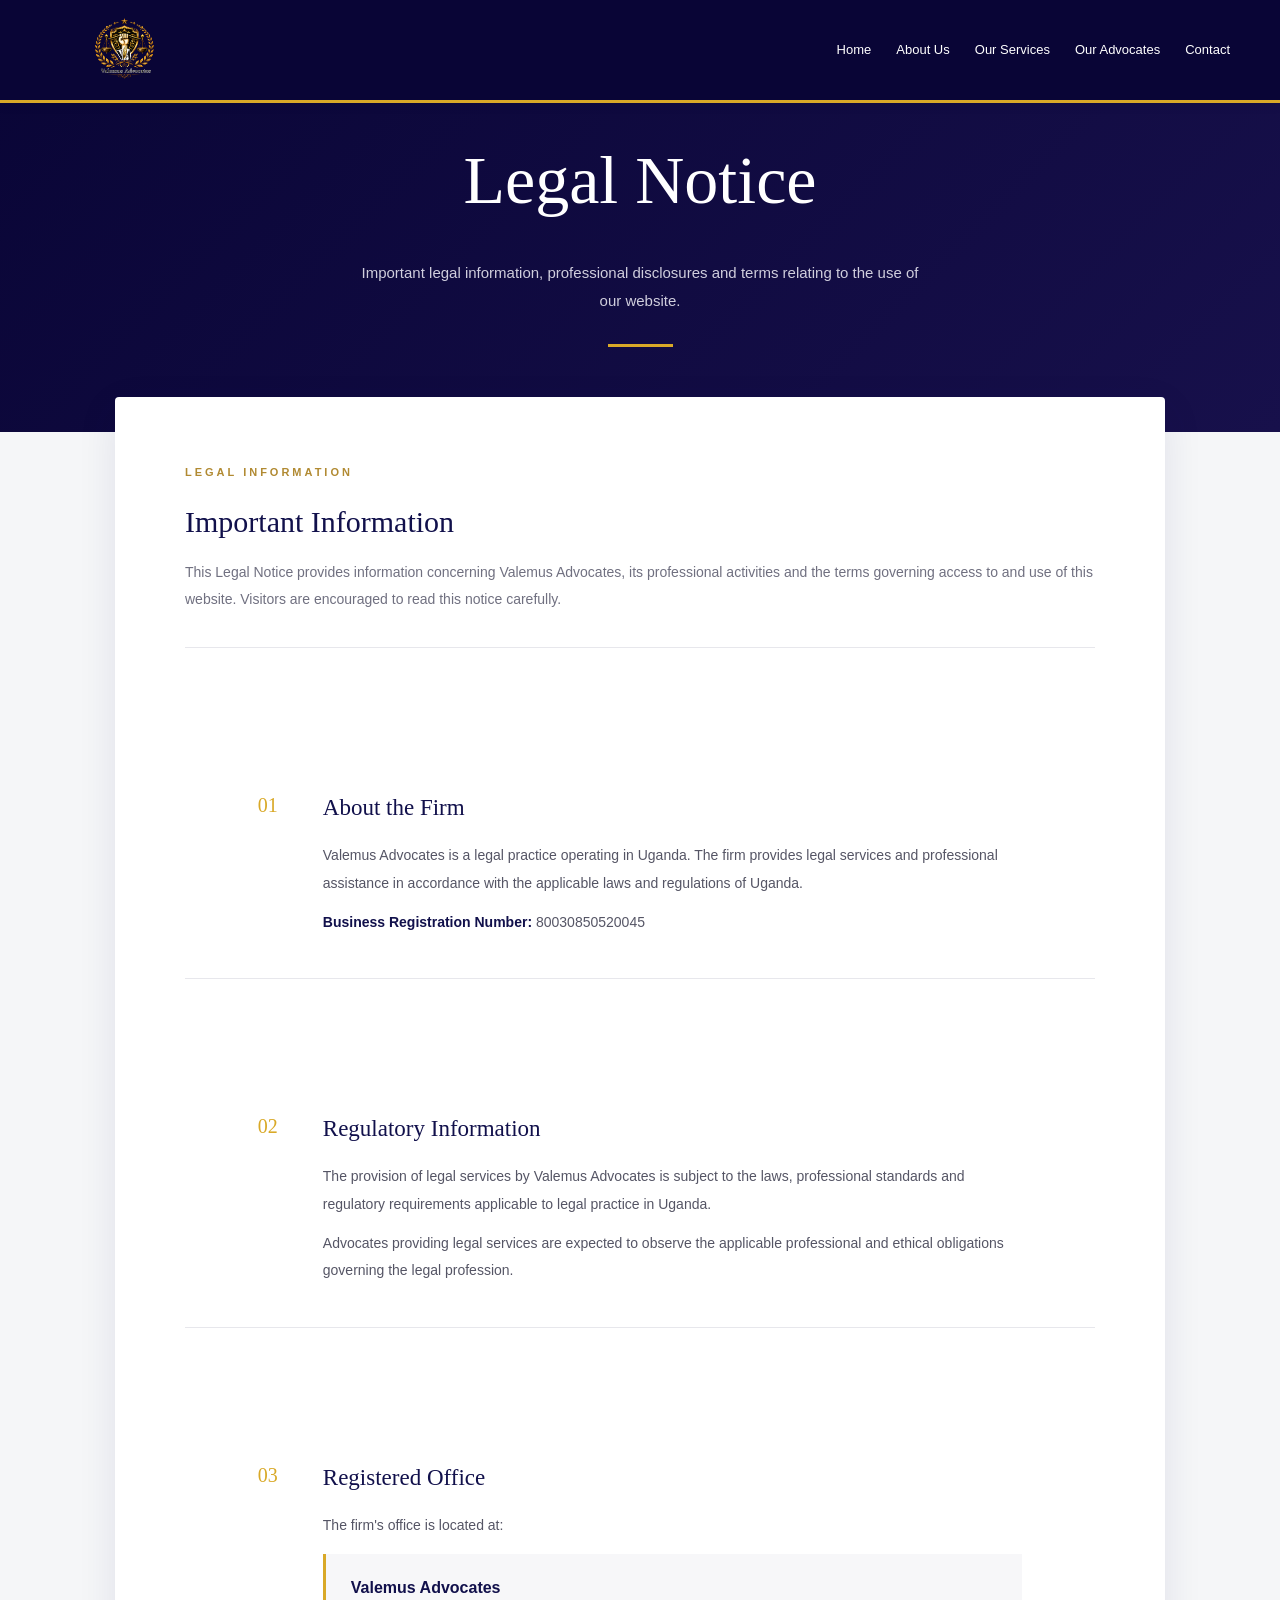
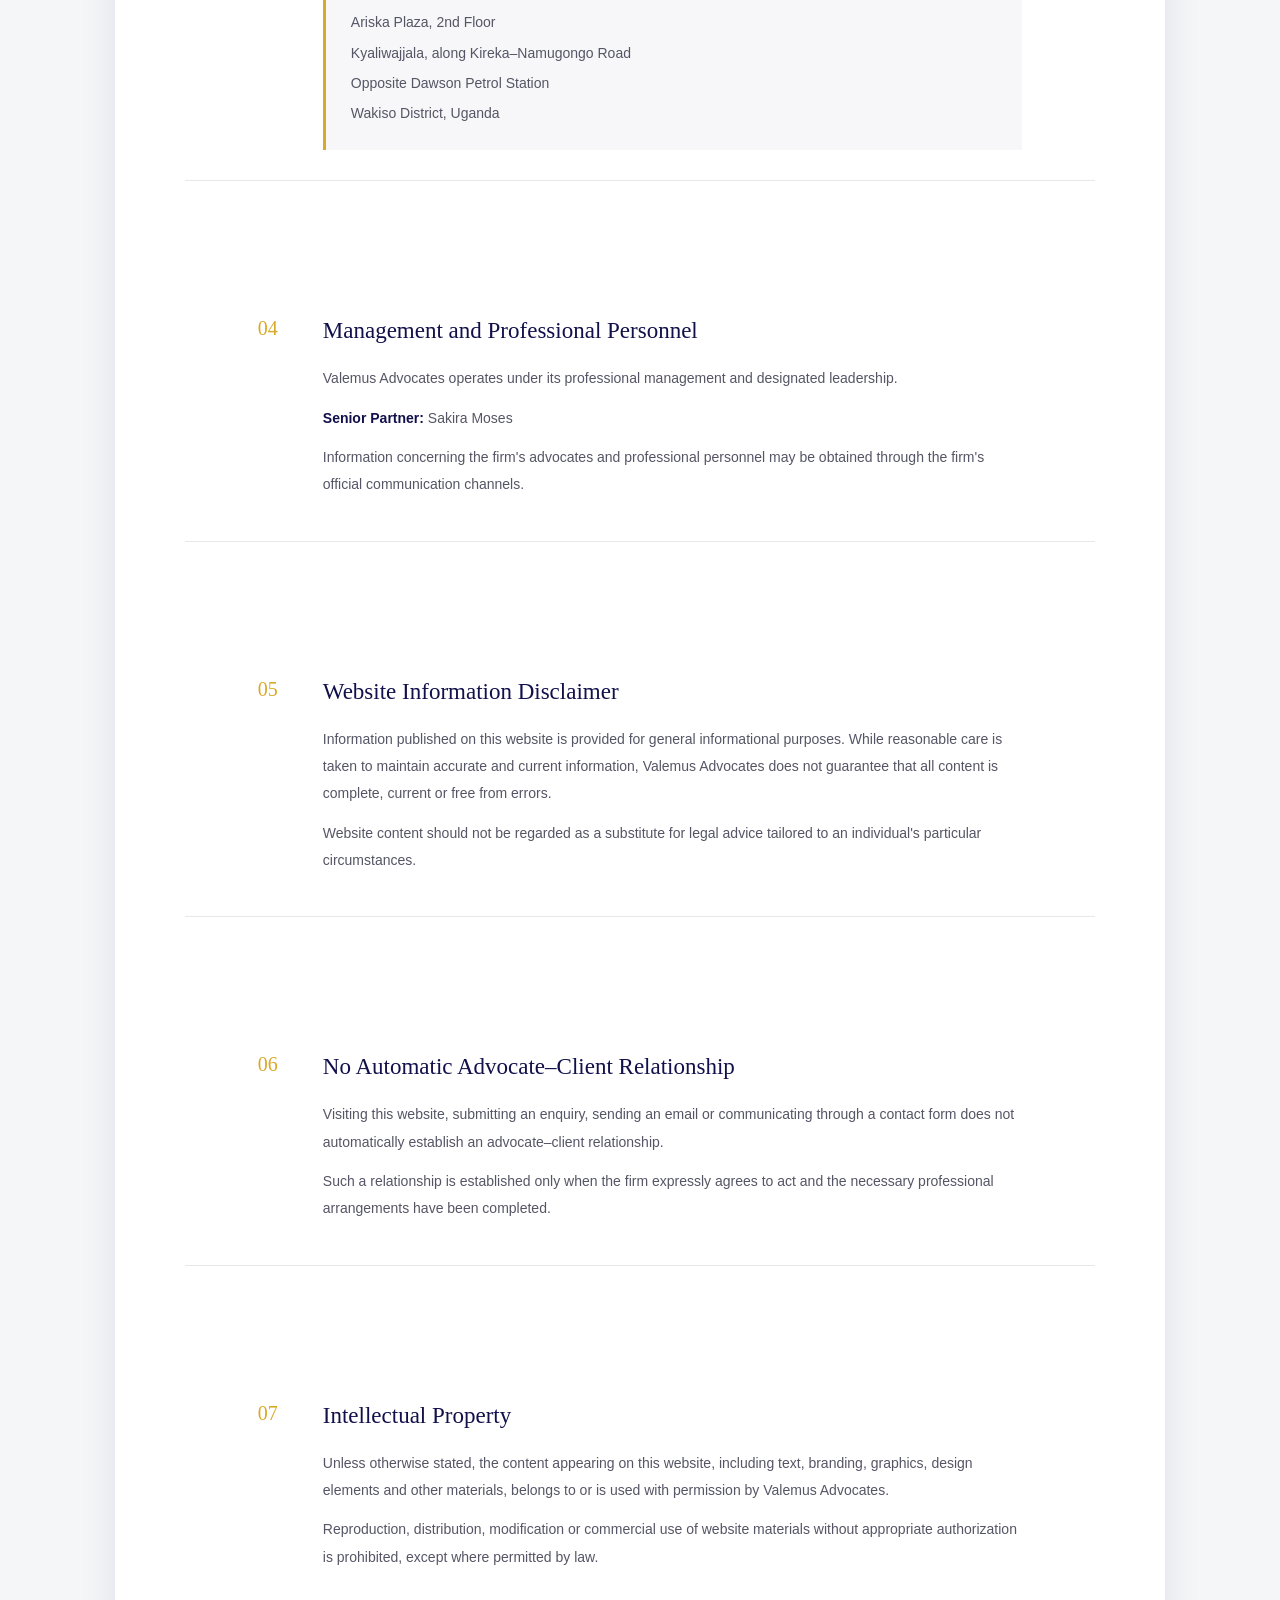
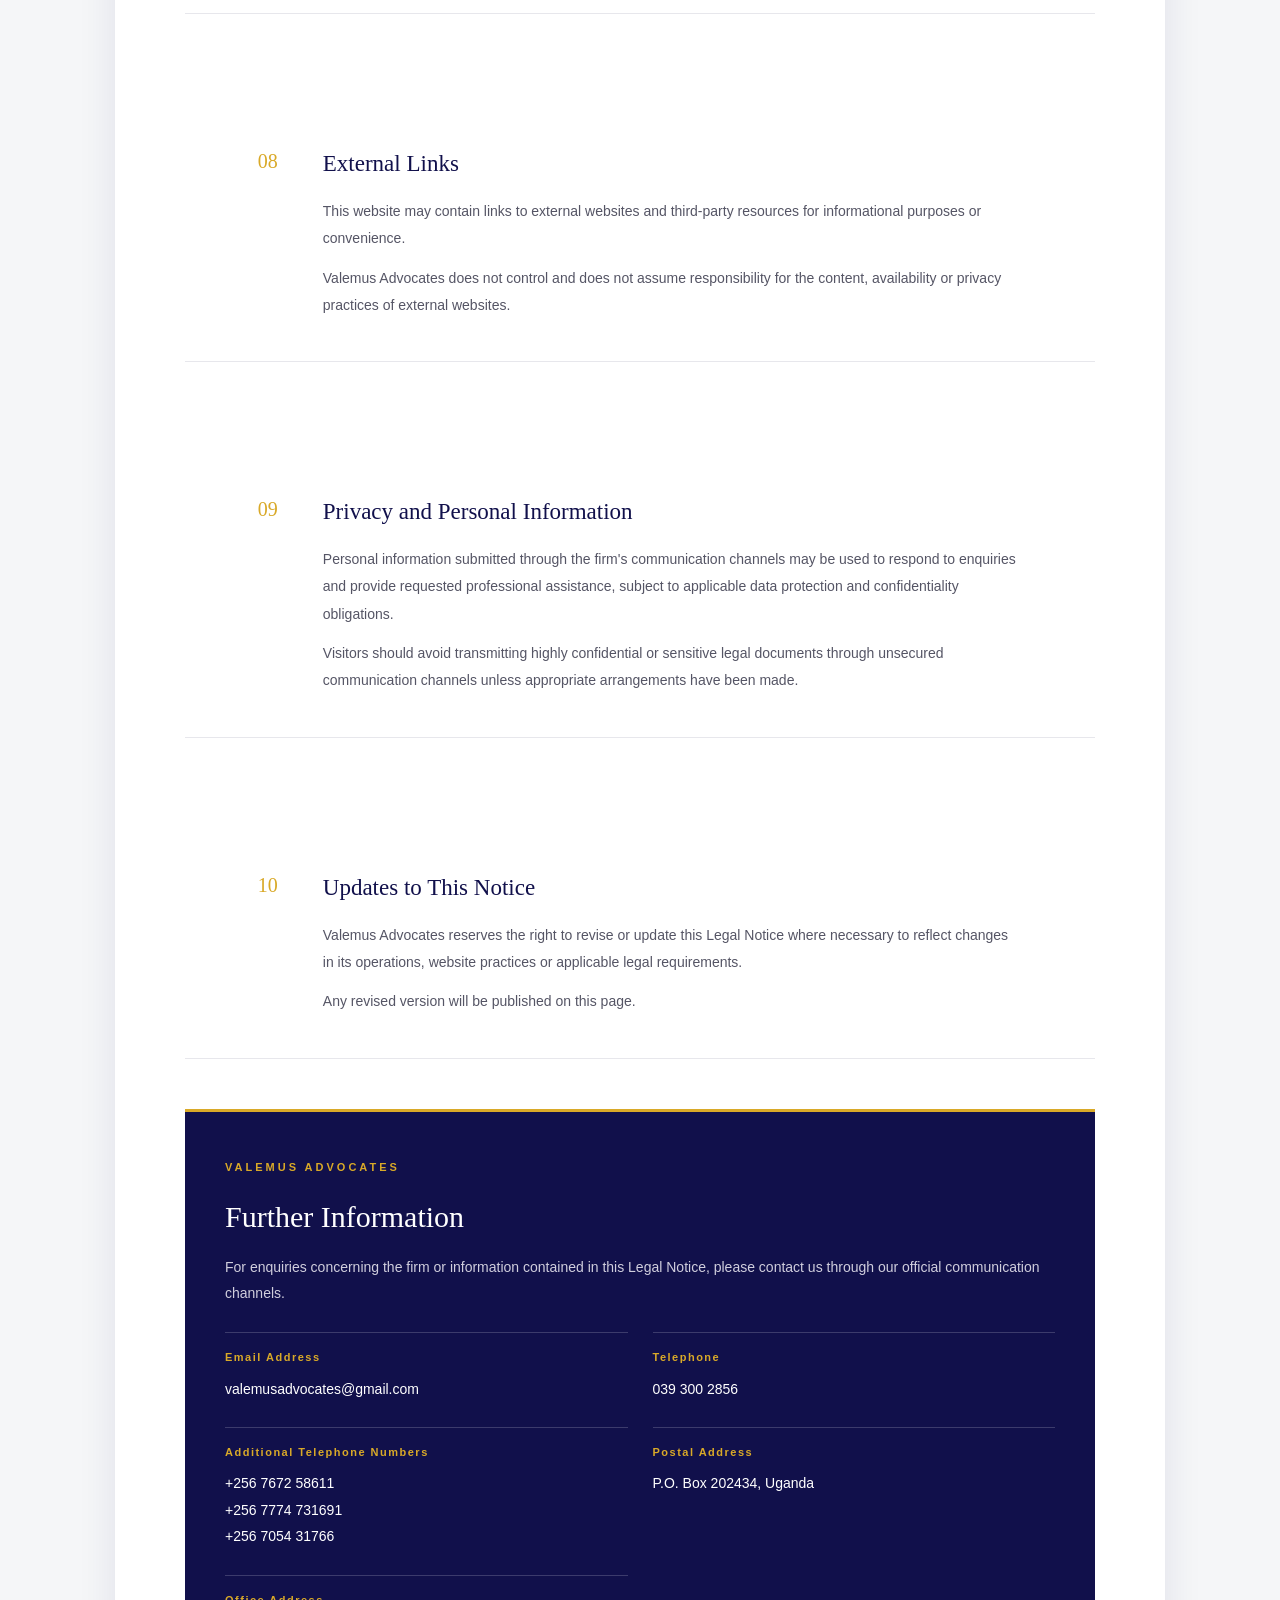
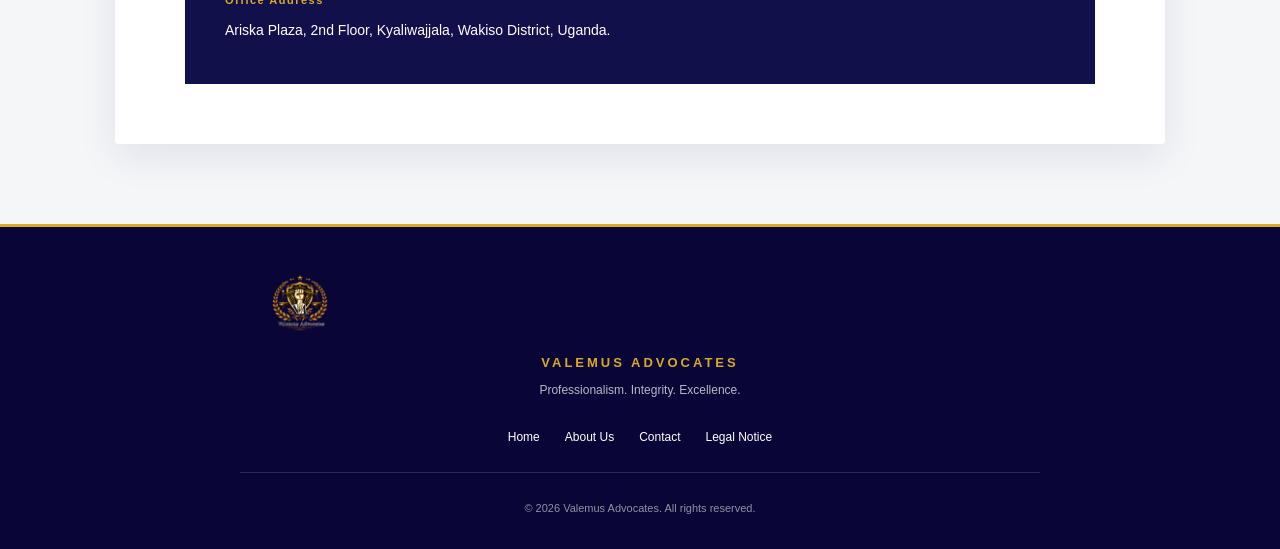
==== commit 1cfe55c8: "legal-notice page back, styled and uncommented link" ====
--- a/legal-notice.html
+++ b/legal-notice.html
@@ -1,214 +1,449 @@
+
 <!DOCTYPE html>
 <html lang="en">
 <head>
     <meta charset="UTF-8">
     <meta name="viewport" content="width=device-width, initial-scale=1.0">
+
     <title>Legal Notice | Valemus Advocates</title>
 
-    <link rel="icon" href="Images/Valemus Logo.png">
+    <meta name="description" content="Official legal notice of Valemus Advocates, Uganda. Find information about the firm, regulatory matters, website disclaimers and contact details.">
+
+    <link rel="icon" href="Images/Valemus Logo.png" type="image/png">
+
     <link rel="stylesheet" href="style.css">
-
-    <link rel="stylesheet"
-    href="https://cdnjs.cloudflare.com/ajax/libs/font-awesome/6.5.1/css/all.min.css">
 </head>
 
-<body>
-
-<header>
-
-    <nav class="navbar section-content">
-
-        <img src="Images/Valemus Logo.png"
-        alt="Valemus Logo">
-
-        <div class="navigation">
-
-            <ul class="nav-menu">
-
-                <li><a href="index.html#home" class="nav-link">Home</a></li>
-                <li><a href="index.html#about" class="nav-link">Who We Are</a></li>
-                <li><a href="index.html#practice-areas" class="nav-link">Practice Areas</a></li>
-                <li><a href="index.html#team" class="nav-link">Our Advocates</a></li>
-                <li><a href="index.html#contact" class="nav-link">Contact</a></li>
-
-            </ul>
+<body class="legal-notice-page">
+
+    <!-- HEADER -->
+    <header class="ln-header">
+        <div class="ln-header-inner">
+
+            <a href="index.html" class="ln-logo">
+                <img src="Images/Valemus Logo.png" alt="Valemus Advocates">
+            </a>
+
+            <nav class="ln-nav">
+                <a href="index.html">Home</a>
+                <a href="index.html#about">About Us</a>
+                <a href="index.html#services">Our Services</a>
+                <a href="index.html#team">Our Advocates</a>
+                <a href="index.html#contact">Contact</a>
+            </nav>
 
         </div>
-
-    </nav>
-
-</header>
-
-
-<section class="legal-page">
-
-    <div class="section-content">
-
-        <h1 class="section-title">
-            Legal Notice
-        </h1>
-
-        <p class="legal-intro">
-
-            This page provides the regulatory and legal
-            information relating to Valemus Advocates.
-
-        </p>
-
-
-        <div class="legal-card">
-
-            <h2>
-                Business Registration
-            </h2>
+    </header>
+
+
+    <!-- HERO -->
+    <section class="ln-hero">
+
+        <div class="ln-hero-inner">
+
+            <span class="ln-eyebrow">VALEMUS ADVOCATES</span>
+
+            <h1>Legal Notice</h1>
 
             <p>
-
-                Valemus Advocates is a trading name for
-                a firm of advocates registered under the
-                Business Name Registration Act.
-
+                Important legal information, professional disclosures
+                and terms relating to the use of our website.
             </p>
 
-            <p>
-
-                <strong>Registration Number:</strong>
-                80030850520045
-
+            <span class="ln-gold-line"></span>
+
+        </div>
+
+    </section>
+
+
+    <!-- MAIN CONTENT -->
+    <main class="ln-main">
+
+        <article class="ln-document">
+
+            <div class="ln-introduction">
+
+                <span class="ln-label">LEGAL INFORMATION</span>
+
+                <h2>Important Information</h2>
+
+                <p>
+                    This Legal Notice provides information concerning
+                    Valemus Advocates, its professional activities and
+                    the terms governing access to and use of this website.
+                    Visitors are encouraged to read this notice carefully.
+                </p>
+
+            </div>
+
+
+            <!-- 01 -->
+            <section class="ln-section">
+
+                <div class="ln-number">01</div>
+
+                <div class="ln-section-body">
+
+                    <h2>About the Firm</h2>
+
+                    <p>
+                        Valemus Advocates is a legal practice operating
+                        in Uganda. The firm provides legal services and
+                        professional assistance in accordance with the
+                        applicable laws and regulations of Uganda.
+                    </p>
+
+                    <p>
+                        <strong>Business Registration Number:</strong>
+                        80030850520045
+                    </p>
+
+                </div>
+
+            </section>
+
+
+            <!-- 02 -->
+            <section class="ln-section">
+
+                <div class="ln-number">02</div>
+
+                <div class="ln-section-body">
+
+                    <h2>Regulatory Information</h2>
+
+                    <p>
+                        The provision of legal services by Valemus
+                        Advocates is subject to the laws, professional
+                        standards and regulatory requirements applicable
+                        to legal practice in Uganda.
+                    </p>
+
+                    <p>
+                        Advocates providing legal services are expected
+                        to observe the applicable professional and
+                        ethical obligations governing the legal profession.
+                    </p>
+
+                </div>
+
+            </section>
+
+
+            <!-- 03 -->
+            <section class="ln-section">
+
+                <div class="ln-number">03</div>
+
+                <div class="ln-section-body">
+
+                    <h2>Registered Office</h2>
+
+                    <p>
+                        The firm's office is located at:
+                    </p>
+
+                    <div class="ln-address">
+
+                        <strong>Valemus Advocates</strong>
+
+                        <p>Ariska Plaza, 2nd Floor</p>
+                        <p>Kyaliwajjala, along Kireka–Namugongo Road</p>
+                        <p>Opposite Dawson Petrol Station</p>
+                        <p>Wakiso District, Uganda</p>
+
+                    </div>
+
+                </div>
+
+            </section>
+
+
+            <!-- 04 -->
+            <section class="ln-section">
+
+                <div class="ln-number">04</div>
+
+                <div class="ln-section-body">
+
+                    <h2>Management and Professional Personnel</h2>
+
+                    <p>
+                        Valemus Advocates operates under its professional
+                        management and designated leadership.
+                    </p>
+
+                    <p>
+                        <strong>Senior Partner:</strong> Sakira Moses
+                    </p>
+
+                    <p>
+                        Information concerning the firm's advocates
+                        and professional personnel may be obtained
+                        through the firm's official communication channels.
+                    </p>
+
+                </div>
+
+            </section>
+
+
+            <!-- 05 -->
+            <section class="ln-section">
+
+                <div class="ln-number">05</div>
+
+                <div class="ln-section-body">
+
+                    <h2>Website Information Disclaimer</h2>
+
+                    <p>
+                        Information published on this website is
+                        provided for general informational purposes.
+                        While reasonable care is taken to maintain
+                        accurate and current information, Valemus
+                        Advocates does not guarantee that all content
+                        is complete, current or free from errors.
+                    </p>
+
+                    <p>
+                        Website content should not be regarded as
+                        a substitute for legal advice tailored to
+                        an individual's particular circumstances.
+                    </p>
+
+                </div>
+
+            </section>
+
+
+            <!-- 06 -->
+            <section class="ln-section">
+
+                <div class="ln-number">06</div>
+
+                <div class="ln-section-body">
+
+                    <h2>No Automatic Advocate–Client Relationship</h2>
+
+                    <p>
+                        Visiting this website, submitting an enquiry,
+                        sending an email or communicating through
+                        a contact form does not automatically establish
+                        an advocate–client relationship.
+                    </p>
+
+                    <p>
+                        Such a relationship is established only when
+                        the firm expressly agrees to act and the
+                        necessary professional arrangements have
+                        been completed.
+                    </p>
+
+                </div>
+
+            </section>
+
+
+            <!-- 07 -->
+            <section class="ln-section">
+
+                <div class="ln-number">07</div>
+
+                <div class="ln-section-body">
+
+                    <h2>Intellectual Property</h2>
+
+                    <p>
+                        Unless otherwise stated, the content appearing
+                        on this website, including text, branding,
+                        graphics, design elements and other materials,
+                        belongs to or is used with permission by
+                        Valemus Advocates.
+                    </p>
+
+                    <p>
+                        Reproduction, distribution, modification
+                        or commercial use of website materials
+                        without appropriate authorization is
+                        prohibited, except where permitted by law.
+                    </p>
+
+                </div>
+
+            </section>
+
+
+            <!-- 08 -->
+            <section class="ln-section">
+
+                <div class="ln-number">08</div>
+
+                <div class="ln-section-body">
+
+                    <h2>External Links</h2>
+
+                    <p>
+                        This website may contain links to external
+                        websites and third-party resources for
+                        informational purposes or convenience.
+                    </p>
+
+                    <p>
+                        Valemus Advocates does not control and
+                        does not assume responsibility for the
+                        content, availability or privacy practices
+                        of external websites.
+                    </p>
+
+                </div>
+
+            </section>
+
+
+            <!-- 09 -->
+            <section class="ln-section">
+
+                <div class="ln-number">09</div>
+
+                <div class="ln-section-body">
+
+                    <h2>Privacy and Personal Information</h2>
+
+                    <p>
+                        Personal information submitted through the
+                        firm's communication channels may be used
+                        to respond to enquiries and provide requested
+                        professional assistance, subject to applicable
+                        data protection and confidentiality obligations.
+                    </p>
+
+                    <p>
+                        Visitors should avoid transmitting highly
+                        confidential or sensitive legal documents
+                        through unsecured communication channels
+                        unless appropriate arrangements have been made.
+                    </p>
+
+                </div>
+
+            </section>
+
+
+            <!-- 10 -->
+            <section class="ln-section">
+
+                <div class="ln-number">10</div>
+
+                <div class="ln-section-body">
+
+                    <h2>Updates to This Notice</h2>
+
+                    <p>
+                        Valemus Advocates reserves the right to
+                        revise or update this Legal Notice where
+                        necessary to reflect changes in its operations,
+                        website practices or applicable legal requirements.
+                    </p>
+
+                    <p>
+                        Any revised version will be published on
+                        this page.
+                    </p>
+
+                </div>
+
+            </section>
+
+
+            <!-- CONTACT -->
+            <section class="ln-contact">
+
+                <span class="ln-label">VALEMUS ADVOCATES</span>
+
+                <h2>Further Information</h2>
+
+                <p>
+                    For enquiries concerning the firm or information
+                    contained in this Legal Notice, please contact
+                    us through our official communication channels.
+                </p>
+
+                <div class="ln-contact-grid">
+
+                    <div class="ln-contact-item">
+                        <span>Email Address</span>
+                        <a href="mailto:valemusadvocates@gmail.com">
+                            valemusadvocates@gmail.com
+                        </a>
+                    </div>
+
+                    <div class="ln-contact-item">
+                        <span>Telephone</span>
+                        <a href="tel:+256393002856">
+                            039 300 2856
+                        </a>
+                    </div>
+
+                    <div class="ln-contact-item">
+                        <span>Additional Telephone Numbers</span>
+                        <p>+256 7672 58611</p>
+                        <p>+256 7774 731691</p>
+                        <p>+256 7054 31766</p>
+                    </div>
+
+                    <div class="ln-contact-item">
+                        <span>Postal Address</span>
+                        <p>P.O. Box 202434, Uganda</p>
+                    </div>
+
+                    <div class="ln-contact-item">
+                        <span>Office Address</span>
+                        <p>
+                            Ariska Plaza, 2nd Floor,
+                            Kyaliwajjala, Wakiso District, Uganda.
+                        </p>
+                    </div>
+
+                </div>
+
+            </section>
+
+        </article>
+
+    </main>
+
+
+    <!-- FOOTER -->
+    <footer class="ln-footer">
+
+        <div class="ln-footer-inner">
+
+            <img src="Images/Valemus Logo.png" alt="Valemus Advocates Logo">
+
+            <h3>VALEMUS ADVOCATES</h3>
+
+            <p>Professionalism. Integrity. Excellence.</p>
+
+            <div class="ln-footer-links">
+
+                <a href="index.html">Home</a>
+                <a href="index.html#about">About Us</a>
+                <a href="index.html#contact">Contact</a>
+                <a href="legal-notice.html">Legal Notice</a>
+
+            </div>
+
+            <div class="ln-footer-divider"></div>
+
+            <p class="ln-copyright">
+                &copy; 2026 Valemus Advocates. All rights reserved.
             </p>
 
         </div>
 
-
-        <div class="legal-card">
-
-            <h2>
-                Regulatory Authority
-            </h2>
-
-            <p>
-
-                Valemus Advocates is recognised as a law
-                firm and is authorised and regulated by
-                <strong>The Law Council of Uganda.</strong>
-
-            </p>
-
-        </div>
-
-
-        <div class="legal-card">
-
-            <h2>
-                Registered Office
-            </h2>
-
-            <p>
-
-                Ariska Plaza<br>
-                2nd Floor<br>
-                Kireka, Namugongo Road<br>
-                Wakiso District<br>
-                Uganda
-
-            </p>
-
-        </div>
-
-
-        <div class="legal-card">
-
-            <h2>
-                Partners
-            </h2>
-
-            <p>
-
-                A list of the Partners and Associates of
-                Valemus Advocates is available for
-                inspection at the firm's registered office.
-
-            </p>
-
-            <p>
-
-                The term <strong>"Partner"</strong>
-                refers to designated advocates who have
-                been entrusted with partnership
-                responsibilities within the firm.
-
-            </p>
-
-        </div>
-
-
-        <div class="legal-card">
-
-            <h2>
-                Contact Information
-            </h2>
-
-            <p>
-
-                <strong>Email:</strong><br>
-
-                valemusadvocates@gmail.com
-
-            </p>
-
-            <p>
-
-                <strong>Telephone:</strong><br>
-
-                039 300 2856
-
-            </p>
-
-        </div>
-
-
-        <div class="legal-card">
-
-            <h2>
-                Additional Information
-            </h2>
-
-            <p>
-
-                Senior Partner:
-                <em>Sakira Moses</em>
-
-            </p>
-
-            <p>
-
-                VAT Registration Number:
-                <em>To be updated.</em>
-
-            </p>
-
-        </div>
-
-    </div>
-
-</section>
-
-<footer>
-
-    <p>
-
-        © 2026 Valemus Advocates.
-        All Rights Reserved.
-
-    </p>
-
-    <p>
-        <a href="index.html">
-            ← Back to Home
-        </a>
-    </p>
-
-</footer>
+    </footer>
 
 </body>
-</html>+</html>
--- a/style.css
+++ b/style.css
@@ -329,8 +329,7 @@
                 8. NAVIGATION
 ================================================== */
 
-.navbar{
-
+/*.navbar{
     max-width:var(--site-max-width);
     height:90px;
     margin:auto;
@@ -340,99 +339,77 @@
     display:flex;
 
     justify-content:space-between;
+    align-items: center;
+
+} */
+
+
+/* Logo */
+
+/*.navbar img{
+
+    width:90px;
+
+    cursor:pointer;
+
+    transition:var(--transition);
+
+}*/
+
+.navbar img:hover{
+
+    transform:scale(1.05);
+
+}
+
+
+/* Navigation Container */
+
+.navigation{
+
+    display:flex;
 
     align-items:center;
 
 }
 
 
-/* Logo */
-
-.navbar img{
-
-    width:90px;
-
-    cursor:pointer;
-
+/* Navigation Links */
+.nav-menu{
+
+    display:flex;
+
+    align-items:center;
+
+    gap:5px;
+
+}
+.nav-item {
+    position: relative;
+}
+/* Individual Links */
+.nav-link{
+    color:var(--white);
+    font-size:0.92rem;
+    font-weight:500;
+    padding:12px 10px;
+    border-radius:25px;
     transition:var(--transition);
-
-}
-
-.navbar img:hover{
-
-    transform:scale(1.05);
-
-}
-
-
-/* Navigation Container */
-
-.navigation{
-
-    display:flex;
-
-    align-items:center;
-
-}
-
-
-/* Navigation Links */
-
-.nav-menu{
-
-    display:flex;
-
-    align-items:center;
-
-    gap:8px;
-
-}
-
-
-/* Individual Links */
-
-.nav-link{
-
-    color:var(--white);
-
-    font-size:.98rem;
-
-    font-weight:500;
-
-    padding:12px 20px;
-
-    border-radius:40px;
-
-    transition:var(--transition);
-
-}
-
-
+    display: block;
+    white-space: nowrap;
+}
 /* Hover */
-
 .nav-link:hover{
-
     background:var(--secondary-color);
-
     color:var(--primary-color);
-
-}
-
-
+}
 /* Active Link */
-
 .nav-link.active{
-
     background:var(--secondary-color);
-
     color:var(--primary-color);
-
-}
-
+}
 .dropdown{
-
     position:relative;
-
 }
 
 .dropdown-menu{
@@ -510,103 +487,228 @@
 
 }
 
-
-/* ==================================================
-                9. MENU BUTTONS
-================================================== */
+/* =====================================
+   NAVBAR BRANDING
+===================================== */
+
+header {
+    background: #090536;
+    border-bottom: 3px solid goldenrod;
+    position: fixed;
+    top: 0;
+    left: 0;
+    width: 100%;
+    z-index: 1000;
+    box-shadow: 0 2px 10px rgba(0, 0, 0, 0.1);
+} 
+.navbar {
+    display: flex;
+    align-items: center;
+    justify-content: space-between;
+    gap: 25px;
+    padding: 15px 25px;
+}
+.brand {
+    display: flex;
+    align-items: center;
+    gap: 15px;
+    flex-shrink: 0;
+}
+.brand img {
+    width: 95px;
+    height: 95px;
+    object-fit: contain;
+}
+
+.brand-text h1 {
+    color: goldenrod;
+    font-family: Georgia, serif;
+    font-size: clamp(1.2rem, 2vw, 2rem);
+    text-transform: uppercase;
+    white-space: nowrap;
+    margin: 0 0 5px;
+}
+
+.brand-text p {
+    color: #ffffff;
+    font-family: Georgia, serif;
+    font-size: 0.95rem;
+    font-style: italic;
+    line-height: 1.35;
+}
+/* =====================================
+   9. MENU BUTTONS
+===================================== */
 
 #menu-open-button,
-
-#menu-close-button{
-
-    display:none;
-
-}
-
-
-
-/* ==================================================
-                10. MOBILE NAVIGATION
-================================================== */
-
-@media(max-width:900px){
-
-    #menu-open-button{
-
-        display:block;
-
-        color:var(--secondary-color);
-
-        font-size:1.7rem;
-
-    }
-
-    #menu-close-button{
-
-        display:block;
-
-        position:absolute;
-
-        top:25px;
-
-        right:25px;
-
-        color:var(--white);
-
-        font-size:1.6rem;
-
-    }
-
-    .nav-menu{
-
-        position:fixed;
-
-        top:0;
-
-        left:-100%;
-
-        width:280px;
-
-        height:100vh;
-
-        background:var(--primary-color);
-
-        flex-direction:column;
-
-        justify-content:center;
-
-        gap:35px;
-
-        transition:.45s ease;
-
-        box-shadow:10px 0 30px rgba(0,0,0,.25);
-
-    }
-
-    .show-mobile-menu .nav-menu{
-
-        left:0;
-
-    }
-
-    .nav-link{
-
-        font-size:1.1rem;
-
-        color:var(--white);
-
-    }
-
-    .nav-link:hover{
-
-        background:var(--secondary-color);
-
-        color:var(--primary-color);
-
-    }
-
-}
-
+#menu-close-button {
+    display: none;
+    border: none;
+    background: transparent;
+    cursor: pointer;
+}
+
+/* =====================================
+   10. MOBILE NAVIGATION
+===================================== */
+
+@media (max-width: 900px) {
+
+    .navbar {
+        height: auto;
+        min-height: 72px;
+        padding: 8px 15px;
+        gap: 8px;
+    }
+
+    /* Compact branding */
+    .brand {
+        min-width: 0;
+        flex: 1;
+        gap: 8px;
+    }
+
+    .brand img {
+        width: 55px;
+        height: 55px;
+        object-fit: contain;
+        flex-shrink: 0;
+    }
+
+    .brand-text {
+        min-width: 0;
+    }
+
+    .brand-text h1 {
+        color: goldenrod;
+        font-size: clamp(0.85rem, 3.5vw, 1.2rem);
+        line-height: 1.2;
+        white-space: normal;
+        margin-bottom: 3px;
+    }
+
+    .brand-text p {
+        color: white;
+        font-size: 0.58rem;
+        line-height: 1.3;
+    }
+
+    /* Gold hamburger button */
+    #menu-open-button {
+        display: block;
+        flex-shrink: 0;
+        color: goldenrod;
+        font-size: 1.7rem;
+        padding: 8px;
+    }
+
+    /* Slide-in navigation */
+    .nav-menu {
+        position: fixed;
+        top: 0;
+        left: auto;
+        right: -300px;
+        width: 280px;
+        max-width: 85vw;
+        height: 100vh;
+        padding: 80px 20px 30px;
+        background: #090536;
+
+        display: flex;
+        flex-direction: column;
+        align-items: stretch;
+        justify-content: flex-start;
+        gap: 8px;
+
+        overflow-y: auto;
+        transition: right 0.35s ease;
+        box-shadow: -8px 0 25px rgba(0,0,0,.25);
+        z-index: 1200;
+    }
+
+    .show-mobile-menu .nav-menu {
+        left: auto;
+        right: 0;
+    }
+
+    /* Gold close button */
+    #menu-close-button {
+        display: block;
+        position: absolute;
+        top: 20px;
+        right: 20px;
+        color: goldenrod;
+        font-size: 1.7rem;
+        padding: 8px;
+    }
+
+    .nav-link {
+        color: white;
+        font-size: 1rem;
+        padding: 12px 15px;
+        white-space: normal;
+    }
+
+    .nav-link:hover,
+    .nav-link.active {
+        background: rgba(218,165,32,.15);
+        color: goldenrod;
+    }
+
+    /* Mobile dropdown */
+    .dropdown-menu {
+        position: static;
+        display: none;
+        min-width: 0;
+        width: 100%;
+        padding: 5px 0;
+        background: #151044;
+        border: none;
+        border-radius: 5px;
+        box-shadow: none;
+        opacity: 1;
+        visibility: visible;
+        transform: none;
+    }
+
+    .dropdown.active .dropdown-menu {
+        display: block;
+    }
+
+    .dropdown-menu a {
+        color: white;
+        padding: 11px 20px;
+    }
+}
+
+/* Extra-small phones */
+@media (max-width: 400px) {
+
+    .navbar {
+        padding: 8px 10px;
+    }
+
+    .brand img {
+        width: 43px;
+        height: 43px;
+    }
+
+    .brand {
+        gap: 6px;
+    }
+
+    .brand-text h1 {
+        font-size: 0.8rem;
+    }
+
+    .brand-text p {
+        font-size: 0.49rem;
+    }
+
+    #menu-open-button {
+        font-size: 1.5rem;
+    }
+}
 
 /* ==================================================
                 11. NAVBAR SCROLL EFFECT
@@ -1019,6 +1121,9 @@
     }
 
 }
+
+
+
 
 /* ==================================================
                 13. ABOUT SECTION
@@ -1087,7 +1192,9 @@
 box-shadow: 0 15px 25px rgba(0,0,0,0.15); 
 }
 
-/* ========================== PRACTICE AREAS HEADING ========================== */ 
+/* ==========================
+ PRACTICE AREAS HEADING
+  ========================== */ 
 #practice-areas h3{ 
 text-align: center; 
 color: #090536; 
@@ -1139,7 +1246,7 @@
 
 }
 
-.practice-list li:hover{
+/*.practice-list li:hover{
 
     background:var(--secondary-color);
 
@@ -1147,7 +1254,7 @@
 
     transform:translateY(-5px);
 
-}
+}*/
 
 
 
@@ -1204,6 +1311,414 @@
     }
 
 }
+
+
+/* SERVICES SECTION */
+.services-section {
+    position: relative;
+    overflow: hidden;
+    isolation: isolate;
+    padding: 100px 6% 90px;
+    color: #f4f1ec;
+    background: #141619;
+}
+
+/* Optional decorative legal emblem */
+.services-section::before {
+    content: "";
+    position: absolute;
+    z-index: -1;
+    inset: 0;
+    background-image: url("Images/Valemus Logo.png");
+    background-repeat: no-repeat;
+    background-position: center 45%;
+    background-size: min(65%, 700px);
+    opacity: 0.055;
+    pointer-events: none;
+}
+
+.services-container {
+    max-width: 1200px;
+    margin: 0 auto;
+}
+
+.services-intro {
+    padding-bottom: 55px;
+}
+
+.services-intro h2 {
+    max-width: 760px;
+    margin: 0 0 22px;
+    color: #f5f5f5;
+    font-size: clamp(2rem, 4.2vw, 3.3rem);
+    font-weight: 800;
+    line-height: 1.08;
+    letter-spacing: -1.5px;
+}
+
+.services-intro p {
+    max-width: 440px;
+    margin: 0;
+    color: #c6c4c1;
+    font-family: Georgia, serif;
+    font-size: 1.1rem;
+    line-height: 1.7;
+}
+
+.service-category {
+    display: grid;
+    grid-template-columns: 0.85fr 1.15fr;
+    gap: 45px;
+    padding-top: 36px;
+    border-top: 1px solid #343538;
+}
+
+.service-heading h3 {
+    margin: 0 0 18px;
+    color: #f5f1eb;
+    font-size: clamp(1.4rem, 2.5vw, 1.9rem);
+    line-height: 1.25;
+}
+
+.service-enquiry {
+    display: inline-block;
+    color: goldenrod;
+    font-weight: 700;
+    text-decoration: underline;
+    text-underline-offset: 5px;
+    transition: color 0.25s ease;
+}
+
+.service-enquiry:hover {
+    color: #f3cc78;
+}
+
+.service-list {
+    display: grid;
+    grid-template-columns: repeat(2, minmax(0, 1fr));
+    align-content: start;
+    gap: 16px 28px;
+    margin: 0;
+    padding: 0;
+    list-style: none;
+}
+
+.service-list li {
+    position: relative;
+    padding-left: 19px;
+    color: #e0dedb;
+    font-family: Georgia, serif;
+    font-size: 1rem;
+    line-height: 1.45;
+}
+
+.service-list li::before {
+    content: "";
+    position: absolute;
+    top: 0.55em;
+    left: 0;
+    width: 8px;
+    height: 8px;
+    border-radius: 50%;
+    background: goldenrod;
+}
+
+/* Tablet and mobile */
+@media (max-width: 760px) {
+    .services-section {
+        padding: 65px 6% 60px;
+    }
+
+    .services-section::before {
+        background-size: 100%;
+        background-position: center 30%;
+    }
+
+    .services-intro {
+        padding-bottom: 35px;
+    }
+
+    .services-intro h2 {
+        letter-spacing: -0.7px;
+    }
+
+    .desktop-break {
+        display: none;
+    }
+
+    .service-category {
+        grid-template-columns: 1fr;
+        gap: 28px;
+        padding-top: 28px;
+    }
+
+    .service-list {
+        grid-template-columns: 1fr;
+        gap: 14px;
+    }
+}
+
+
+/* DOCUMENTS SECTION */
+.documents-section {
+    position: relative;
+    isolation: isolate;
+    overflow: hidden;
+    padding: 65px 6% 80px;
+    background: #1c1f21;
+    color: #f5f5f5;
+}
+
+.documents-section::before {
+    content: "";
+    position: absolute;
+    z-index: -1;
+    inset: 0;
+    background-image: url("Images/Valemus Logo.png");
+    background-repeat: no-repeat;
+    background-position: 43% center;
+    background-size: min(70%, 760px);
+    opacity: 0.055;
+    pointer-events: none;
+}
+
+.documents-container {
+    display: grid;
+    grid-template-columns: 0.9fr 1.1fr;
+    gap: clamp(40px, 8vw, 110px);
+    align-items: start;
+    max-width: 1200px;
+    margin: 0 auto;
+}
+
+.documents-intro h2 {
+    margin: 0 0 24px;
+    color: #f5f5f5;
+    font-size: clamp(2.2rem, 4vw, 3.2rem);
+    font-weight: 800;
+    line-height: 1.2;
+    letter-spacing: -1.2px;
+}
+
+.documents-intro p {
+    max-width: 440px;
+    margin: 0 0 32px;
+    color: #c8c8c8;
+    font-family: Georgia, serif;
+    font-size: 1.15rem;
+    line-height: 1.65;
+}
+
+.documents-button {
+    display: inline-flex;
+    align-items: center;
+    justify-content: center;
+    min-height: 50px;
+    padding: 0 26px;
+    border: 1px solid goldenrod;
+    border-radius: 30px;
+    background: goldenrod;
+    color: #111;
+    font-size: 1rem;
+    font-weight: 600;
+    text-decoration: none;
+    transition: background 0.25s ease, color 0.25s ease;
+}
+
+.documents-button:hover {
+    background: transparent;
+    color: goldenrod;
+}
+
+.documents-list {
+    display: flex;
+    flex-direction: column;
+    width: 100%;
+    border-top: 1px solid #414345;
+}
+
+.document-item {
+    display: block;
+    padding: 17px 0;
+    border-bottom: 1px solid #414345;
+    color: #f3f3f3;
+    font-size: clamp(1.25rem, 2.3vw, 1.8rem);
+    font-weight: 700;
+    line-height: 1.35;
+    text-decoration: none;
+    transition: color 0.25s ease, padding-left 0.25s ease;
+}
+
+.document-item:hover {
+    padding-left: 10px;
+    color: goldenrod;
+}
+
+
+/* HOW WE WORK WITH YOU */
+.how-we-work-section {
+    position: relative;
+    isolation: isolate;
+    overflow: hidden;
+    padding: 85px 6% 70px;
+    background: #1c1f21;
+    color: #f4f4f4;
+}
+
+.how-we-work-section::before {
+    content: "";
+    position: absolute;
+    z-index: -1;
+    inset: 0;
+    background-image: url("Images/Valemus Logo.png");
+    background-repeat: no-repeat;
+    background-position: center 45%;
+    background-size: min(70%, 760px);
+    opacity: 0.055;
+    pointer-events: none;
+}
+
+.how-we-work-container {
+    max-width: 1200px;
+    margin: 0 auto;
+}
+
+.how-we-work-intro {
+    display: grid;
+    grid-template-columns: 0.9fr 1.1fr;
+    gap: 50px;
+    align-items: start;
+    margin-bottom: 65px;
+}
+
+.how-we-work-intro h2 {
+    margin: 0;
+    color: #f5f5f5;
+    font-size: clamp(2.3rem, 4vw, 3.2rem);
+    font-weight: 800;
+    line-height: 1.2;
+    letter-spacing: -1.2px;
+}
+
+.how-we-work-intro > p {
+    margin: 0;
+    color: #e2dfdc;
+    font-family: Georgia, serif;
+    font-size: 1.05rem;
+    line-height: 1.8;
+}
+
+.work-principles {
+    display: grid;
+    grid-template-columns: repeat(3, minmax(0, 1fr));
+    gap: 48px;
+}
+
+.work-principle {
+    min-width: 0;
+    padding-top: 18px;
+    border-top: 2px solid #e0e0e0;
+}
+
+.work-principle h3 {
+    margin: 0 0 14px;
+    color: #f5f5f5;
+    font-size: clamp(1.25rem, 2vw, 1.75rem);
+    font-weight: 750;
+    line-height: 1.3;
+}
+
+.work-principle p {
+    margin: 0;
+    color: #bcbec2;
+    font-family: Georgia, serif;
+    font-size: 1rem;
+    line-height: 1.75;
+}
+
+/* TABLETS */
+@media (max-width: 900px) {
+    .how-we-work-intro {
+        gap: 30px;
+    }
+
+    .work-principles {
+        gap: 25px;
+    }
+}
+
+/* MOBILE */
+@media (max-width: 650px) {
+    .how-we-work-section {
+        padding: 60px 6% 55px;
+    }
+
+    .how-we-work-section::before {
+        background-size: 115%;
+        background-position: center 25%;
+    }
+
+    .how-we-work-intro {
+        grid-template-columns: 1fr;
+        gap: 22px;
+        margin-bottom: 42px;
+    }
+
+    .how-we-work-intro h2 {
+        font-size: clamp(2.2rem, 9vw, 2.8rem);
+    }
+
+    .work-principles {
+        grid-template-columns: 1fr;
+        gap: 30px;
+    }
+
+    .work-principle {
+        padding-top: 16px;
+    }
+
+    .work-principle h3 {
+        font-size: 1.45rem;
+    }
+
+    .work-principle p {
+        font-size: 0.98rem;
+    }
+}
+
+
+/* TABLETS AND MOBILE */
+@media (max-width: 760px) {
+    .documents-section {
+        padding: 55px 6% 60px;
+    }
+
+    .documents-container {
+        grid-template-columns: 1fr;
+        gap: 40px;
+    }
+
+    .documents-intro h2 {
+        font-size: clamp(2rem, 8vw, 2.7rem);
+        letter-spacing: -0.6px;
+    }
+
+    .documents-intro p {
+        font-size: 1.05rem;
+    }
+
+    .documents-section::before {
+        background-size: 115%;
+        background-position: center 35%;
+    }
+
+    .document-item {
+        padding: 16px 0;
+        font-size: 1.35rem;
+    }
+}
+
+
 
 /* ==================================================
                 15. WHY CHOOSE US
@@ -1313,24 +1828,23 @@
     box-shadow: 0 14px 35px rgba(16, 12, 64, 0.10);
 }
 
-/* INITIALS BADGE */
-
-#team .lawyer-avatar {
+.team-image {
     width: 108px;
     height: 108px;
-    flex-shrink: 0;
-    display: flex;
-    align-items: center;
-    justify-content: center;
-    margin-bottom: 26px;
-    border: 3px solid #DCA51B;
+    margin-bottom: 25px;
     border-radius: 50%;
-    background: #100C40;
-    color: #E2AD24;
-    font-family: Georgia, serif;
-    font-size: 36px;
-    letter-spacing: 1px;
-}
+    overflow: hidden;
+    border: 3px solid goldenrod;
+}
+
+.team-image img {
+    width: 100%;
+    height: 100%;
+    object-fit: cover;
+    display: block;
+}
+
+
 
 /* ADVOCATE DETAILS */
 
@@ -1380,6 +1894,25 @@
     color: #100C40;
 }
 
+/* Advocate phone and email links */
+
+.lawyer-bio a {
+    color: goldenrod;
+    text-decoration: underline;
+    text-underline-offset: 3px;
+    overflow-wrap: anywhere;
+    transition: color 0.3s ease;
+}
+
+.lawyer-bio a:hover {
+    color: #090536;
+}
+
+.lawyer-bio {
+    line-height: 1.9;
+}
+
+
 /* TABLETS */
 
 @media (max-width: 900px) {
@@ -1843,6 +2376,207 @@
         rgba(255,255,255,0.065);
 
 }
+
+
+
+/* PRACTICE AREAS — CLEAN WHITE DESIGN */
+.practice-showcase {
+  position: relative;
+  isolation: isolate;
+  overflow: hidden;
+  background: #ffffff !important;
+  color: #171717;
+  padding: 70px 0 90px;
+}
+
+.practice-showcase::before {
+  content: "";
+  position: absolute;
+  z-index: -1;
+  inset: 0;
+  background: url("Images/Valemus Logo.png")
+    no-repeat center 160px / min(65%, 760px);
+  opacity: 0.025;
+  pointer-events: none;
+}
+
+.practice-showcase-container {
+  width: 88%;
+  max-width: 1440px;
+  margin: 0 auto;
+}
+
+.practice-showcase-intro {
+  padding-bottom: 75px;
+}
+
+.practice-showcase-intro h2 {
+  max-width: 950px;
+  margin: 0 0 24px;
+  color: #090536;
+  font-family: Arial, Helvetica, sans-serif;
+  font-size: clamp(38px, 4.3vw, 64px);
+  font-weight: 700;
+  line-height: 1.13;
+  letter-spacing: -1.6px;
+}
+
+.practice-showcase-intro p {
+  margin: 0;
+  color: #626262;
+  font-family: Georgia, "Times New Roman", serif;
+  font-size: clamp(18px, 1.5vw, 23px);
+  line-height: 1.7;
+}
+
+.practice-showcase-row {
+  display: grid;
+  grid-template-columns: 1.2fr 0.9fr 0.9fr;
+  gap: 38px;
+  align-items: start;
+  padding: 42px 0 30px;
+  border-top: 1px solid #e5e5e5;
+}
+
+.practice-showcase-title h3 {
+  margin: 0 0 22px;
+  color: #090536;
+  font-family: Arial, Helvetica, sans-serif;
+  font-size: clamp(23px, 2vw, 31px);
+  font-weight: 650;
+  line-height: 1.3;
+  letter-spacing: -0.5px;
+}
+
+.practice-showcase-title a {
+  display: inline-flex;
+  align-items: center;
+  gap: 8px;
+  color: goldenrod;
+  font-family: Arial, Helvetica, sans-serif;
+  font-size: 15px;
+  font-weight: 600;
+  text-decoration: none;
+  border-bottom: 1px solid goldenrod;
+  padding-bottom: 5px;
+  transition: color 0.2s ease;
+}
+
+.practice-showcase-title a span {
+  font-size: 20px;
+}
+
+.practice-showcase-title a:hover {
+  color: #090536;
+}
+
+.practice-showcase-row ul {
+  list-style: none;
+  margin: 0;
+  padding: 0;
+}
+
+.practice-showcase-row li {
+  position: relative;
+  margin: 0 0 19px;
+  padding-left: 23px;
+  color: #444444;
+  font-family: Georgia, "Times New Roman", serif;
+  font-size: clamp(16px, 1.3vw, 19px);
+  line-height: 1.55;
+}
+
+.practice-showcase-row li::before {
+  content: "";
+  position: absolute;
+  left: 0;
+  top: 0.58em;
+  width: 8px;
+  height: 8px;
+  border-radius: 50%;
+  background: goldenrod;
+}
+
+/* TABLET */
+@media (max-width: 950px) {
+  .practice-showcase {
+    padding: 55px 0 65px;
+  }
+
+  .practice-showcase-container {
+    width: 90%;
+  }
+
+  .practice-showcase-row {
+    grid-template-columns: 1fr 1fr;
+    gap: 24px;
+    padding: 35px 0 25px;
+  }
+
+  .practice-showcase-title {
+    grid-column: 1 / -1;
+  }
+
+  .practice-showcase-intro {
+    padding-bottom: 55px;
+  }
+}
+
+/* MOBILE */
+@media (max-width: 600px) {
+  .practice-showcase {
+    padding: 40px 0 55px;
+  }
+
+  .practice-showcase-container {
+    width: 88%;
+  }
+
+  .practice-showcase-intro {
+    padding-bottom: 40px;
+  }
+
+  .practice-showcase-intro h2 {
+    font-size: 34px;
+    letter-spacing: -0.7px;
+    line-height: 1.2;
+  }
+
+  .practice-showcase-intro p {
+    font-size: 17px;
+  }
+
+  .practice-desktop-break {
+    display: none;
+  }
+
+  .practice-showcase-row {
+    grid-template-columns: 1fr;
+    gap: 8px;
+    padding: 30px 0 20px;
+  }
+
+  .practice-showcase-title {
+    grid-column: auto;
+    margin-bottom: 12px;
+  }
+
+  .practice-showcase-title h3 {
+    font-size: 24px;
+    margin-bottom: 15px;
+  }
+
+  .practice-showcase-row li {
+    font-size: 17px;
+    margin-bottom: 14px;
+  }
+
+  .practice-showcase::before {
+    background-size: 100%;
+    background-position: center 100px;
+  }
+}
+
 
 
 /* ======================================================
@@ -2454,11 +3188,11 @@
                 17. CONTACT SECTION
 ================================================== */
 
-#contact{
+/*#contact{
 
     background:var(--section-bg);
 
-}
+} */
 
 /*.contact-container{
 
@@ -2478,7 +3212,7 @@
 
 } */
 
-.contact-info{
+/*.contact-info{
 
     background:var(--primary-color);
 
@@ -2486,7 +3220,7 @@
 
     padding:50px 40px;
 
-}
+} */
 
  /*.contact-info h2{
 
@@ -2496,7 +3230,7 @@
 
 } */
 
-.info-box{
+/*.info-box{
 
     display:flex;
 
@@ -2649,13 +3383,13 @@
 
     font-weight:600;
 
-}
+} */
 
 /* ======================================================
    P.O. BOX / CONTACT ITEM FIX
 ====================================================== */
 
-.contact-item {
+/*.contact-item {
     display: flex;
     align-items: flex-start;
     gap: 20px;
@@ -2756,8 +3490,260 @@
     .contact-form{
         padding:25px 18px;
     }
-}
-
+} */
+
+
+/* =========================================
+   CONTACT SECTION
+========================================= */
+
+.contact-section {
+    padding: 85px 6%;
+    background: #f7f6f3;
+    scroll-margin-top: 100px;
+}
+
+.contact-container {
+    max-width: 1200px;
+    margin: 0 auto;
+}
+
+.contact-heading {
+    max-width: 650px;
+    margin: 0 auto 45px;
+    text-align: center;
+}
+
+.contact-eyebrow {
+    color: #a77b24;
+    font-size: 0.78rem;
+    font-weight: 800;
+    letter-spacing: 2.5px;
+}
+
+.contact-heading h2 {
+    margin: 12px 0;
+    color: #090536;
+    font-size: clamp(2.2rem, 4vw, 3rem);
+    font-weight: 800;
+}
+
+.contact-heading p {
+    color: #66616b;
+    line-height: 1.8;
+}
+
+.contact-content {
+    display: grid;
+    grid-template-columns: 0.9fr 1.1fr;
+    gap: 35px;
+    align-items: stretch;
+}
+
+.contact-information {
+    padding: 38px 32px;
+    border-radius: 12px;
+    background: #090536;
+    color: #fff;
+}
+
+.contact-information > h3,
+.contact-form-container > h3 {
+    margin: 0 0 30px;
+    font-size: 1.55rem;
+    font-weight: 750;
+}
+
+.contact-information > h3 {
+    padding-bottom: 15px;
+    border-bottom: 2px solid goldenrod;
+}
+
+.contact-detail {
+    display: flex;
+    align-items: flex-start;
+    gap: 16px;
+    margin-bottom: 25px;
+}
+
+.contact-detail > i {
+    width: 22px;
+    margin-top: 4px;
+    color: goldenrod;
+    font-size: 1.1rem;
+    text-align: center;
+}
+
+.contact-detail h4 {
+    margin: 0 0 7px;
+    color: #fff;
+    font-size: 0.98rem;
+}
+
+.contact-detail p,
+.contact-detail a {
+    margin: 0;
+    color: #e2dfed;
+    font-size: 0.92rem;
+    line-height: 1.8;
+    overflow-wrap: anywhere;
+}
+
+.contact-detail a {
+    text-decoration: none;
+}
+
+.contact-detail a:hover {
+    color: #f0c45c;
+    text-decoration: underline;
+}
+
+/* Small rounded contact buttons */
+.contact-action-buttons {
+    display: flex;
+    flex-wrap: wrap;
+    gap: 10px;
+    margin-top: 30px;
+}
+
+.contact-btn {
+    display: inline-flex;
+    align-items: center;
+    justify-content: center;
+    gap: 8px;
+    padding: 10px 17px;
+    border: 1.5px solid goldenrod;
+    border-radius: 30px;
+    background: goldenrod;
+    color: #090536;
+    font-size: 0.88rem;
+    font-weight: 700;
+    text-decoration: none;
+    transition: 0.25s ease;
+}
+
+.contact-btn:hover {
+    transform: translateY(-2px);
+    background: #f2c45e;
+    border-color: #f2c45e;
+}
+
+.contact-btn-outline {
+    background: transparent;
+    color: #fff;
+}
+
+.contact-btn-outline:hover {
+    background: goldenrod;
+    color: #090536;
+}
+
+/* Contact form */
+.contact-form-container {
+    padding: 38px 32px;
+    border: 1px solid #e8e3da;
+    border-radius: 12px;
+    background: #fff;
+    box-shadow: 0 8px 25px rgba(9, 5, 54, 0.06);
+}
+
+.contact-form-container > h3 {
+    color: #090536;
+}
+
+.form-group {
+    margin-bottom: 20px;
+}
+
+.form-group label {
+    display: block;
+    margin-bottom: 8px;
+    color: #24213c;
+    font-size: 0.92rem;
+    font-weight: 650;
+}
+
+.form-group input,
+.form-group textarea {
+    width: 100%;
+    padding: 13px 14px;
+    border: 1px solid #d8d5df;
+    border-radius: 6px;
+    background: #fff;
+    color: #222;
+    font: inherit;
+    font-size: 0.95rem;
+    box-sizing: border-box;
+}
+
+.form-group input:focus,
+.form-group textarea:focus {
+    outline: 2px solid goldenrod;
+    outline-offset: 1px;
+    border-color: goldenrod;
+}
+
+.form-group textarea {
+    resize: vertical;
+}
+
+.contact-submit-btn {
+    display: inline-flex;
+    align-items: center;
+    justify-content: center;
+    gap: 10px;
+    padding: 12px 22px;
+    border: 1px solid goldenrod;
+    border-radius: 30px;
+    background: #090536;
+    color: #fff;
+    font-size: 0.95rem;
+    font-weight: 700;
+    cursor: pointer;
+    transition: 0.25s ease;
+}
+
+.contact-submit-btn:hover {
+    background: goldenrod;
+    color: #090536;
+}
+
+#formStatus {
+    margin-top: 15px;
+    font-size: 0.92rem;
+}
+
+/* Tablet and mobile */
+@media (max-width: 800px) {
+    .contact-section {
+        padding: 60px 5%;
+    }
+
+    .contact-content {
+        grid-template-columns: 1fr;
+        gap: 25px;
+    }
+
+    .contact-information,
+    .contact-form-container {
+        padding: 30px 24px;
+    }
+
+    .contact-heading {
+        margin-bottom: 32px;
+    }
+}
+
+@media (max-width: 400px) {
+    .contact-action-buttons {
+        gap: 8px;
+    }
+
+    .contact-btn {
+        padding: 9px 13px;
+        font-size: 0.82rem;
+    }
+}
 
 
 
@@ -2765,7 +3751,7 @@
                     GOOGLE MAP
 ================================================== */
 
-.map-container{
+/*.map-container{
 
     margin-top:60px;
 
@@ -2785,7 +3771,154 @@
 
     border:0;
 
-}
+} */
+
+
+
+/* =========================================
+   LOCATION AND MAP SECTION
+========================================= */
+
+.map-section {
+    padding: 55px 0 70px;
+    background: #ffffff;
+}
+
+.contact-map-intro {
+    width: 88%;
+    max-width: 1100px;
+    margin: 0 auto 35px;
+}
+
+.contact-eyebrow {
+    display: inline-block;
+    margin-bottom: 12px;
+    color: #a77b24;
+    font-size: 0.78rem;
+    font-weight: 800;
+    letter-spacing: 2.5px;
+}
+
+.contact-map-intro h2 {
+    position: relative;
+    margin: 0 0 18px;
+    padding-bottom: 16px;
+    color: #090536;
+    font-size: clamp(2rem, 4vw, 2.8rem);
+    font-weight: 800;
+    line-height: 1.2;
+}
+
+.contact-map-intro h2::after {
+    content: "";
+    position: absolute;
+    bottom: 0;
+    left: 0;
+    width: 65px;
+    height: 4px;
+    border-radius: 3px;
+    background: goldenrod;
+}
+
+.contact-map-intro .contact-subtitle {
+    margin: 0 0 25px;
+    color: #55515c;
+    font-family: Georgia, "Times New Roman", serif;
+    font-size: 1.1rem;
+    line-height: 1.8;
+}
+
+.contact-address {
+    display: flex;
+    align-items: center;
+    gap: 16px;
+    max-width: 650px;
+    padding: 20px 22px;
+    border-left: 4px solid goldenrod;
+    border-radius: 0 8px 8px 0;
+    background: #f8f5f0;
+}
+
+.contact-address > i {
+    display: flex;
+    align-items: center;
+    justify-content: center;
+    flex-shrink: 0;
+    width: 46px;
+    height: 46px;
+    border-radius: 50%;
+    background: #090536;
+    color: #e0b34f;
+    font-size: 1.15rem;
+}
+
+.contact-address h3 {
+    margin: 0 0 6px;
+    color: #090536;
+    font-size: 1rem;
+    font-weight: 800;
+}
+
+.contact-address p {
+    margin: 0;
+    color: #514e55;
+    font-size: 0.95rem;
+    line-height: 1.6;
+}
+
+/* Map styling */
+.map-container {
+    width: 88%;
+    max-width: 1100px;
+    margin: 0 auto;
+    overflow: hidden;
+    border: 1px solid #e8e3da;
+    border-radius: 12px;
+    box-shadow: 0 8px 28px rgba(9, 5, 54, 0.12);
+}
+
+.map-container iframe {
+    display: block;
+    width: 100%;
+    height: 420px;
+    border: 0;
+}
+
+/* Mobile layout */
+@media (max-width: 600px) {
+    .map-section {
+        padding: 40px 0 45px;
+    }
+
+    .contact-map-intro,
+    .map-container {
+        width: 90%;
+    }
+
+    .contact-map-intro {
+        margin-bottom: 25px;
+    }
+
+    .contact-map-intro h2 {
+        font-size: 2rem;
+    }
+
+    .contact-address {
+        align-items: flex-start;
+        gap: 12px;
+        padding: 16px;
+    }
+
+    .contact-address > i {
+        width: 40px;
+        height: 40px;
+    }
+
+    .map-container iframe {
+        height: 320px;
+    }
+}
+
 
 
 
@@ -2900,143 +4033,6 @@
                 LEGAL NOTICE PAGE
 ================================================== */
 
-.legal-page{
-
-    padding-top:150px;
-
-    background:var(--section-bg);
-
-    min-height:100vh;
-
-}
-
-.legal-intro{
-
-    max-width:850px;
-
-    margin:0 auto 60px;
-
-    text-align:center;
-
-}
-
-.legal-card{
-
-    background:var(--white);
-
-    padding:40px;
-
-    border-radius:var(--border-radius);
-
-    margin-bottom:30px;
-
-    box-shadow:var(--shadow-small);
-
-}
-
-.legal-card h2{
-
-    color:var(--primary-color);
-
-    margin-bottom:18px;
-
-}
-
-
-
-/* ==================================================
-            SCROLL REVEAL ANIMATION
-================================================== */
-
-.reveal{
-
-    opacity:0;
-
-    transform:translateY(70px);
-
-    transition:1s ease;
-
-}
-
-.reveal.active{
-
-    opacity:1;
-
-    transform:translateY(0);
-
-}
-
-
-
-/* ==================================================
-              RESPONSIVE DESIGN
-================================================== */
-
-@media(max-width:992px){
-
-    .contact-container{
-
-        grid-template-columns:1fr;
-
-    }
-
-    .contact-info{
-
-        padding:40px;
-
-    }
-
-}
-
-@media(max-width:768px){
-
-    section{
-
-        padding:80px 0;
-
-    }
-
-    .section-title{
-
-        font-size:2rem;
-
-        margin-bottom:45px;
-
-    }
-
-    .row{
-
-        flex-direction:column;
-
-        gap:0;
-
-    }
-
-    .contact-form{
-
-        padding:35px 25px;
-
-    }
-
-    .contact-info{
-
-        padding:35px 25px;
-
-    }
-
-    .footer{
-
-        text-align:center;
-
-    }
-
-    .footer-logo img{
-
-        margin:auto auto 20px;
-
-    }
-
-}
 
 
 
@@ -3976,4 +4972,385 @@
 
     box-sizing: border-box;
 
-}+}
+
+
+/* =====================================================
+   VALEMUS ADVOCATES — LEGAL NOTICE PAGE
+===================================================== */
+
+.legal-notice-page {
+    margin: 0;
+    background: #f5f6f8;
+    color: #414b5b;
+    font-family: Arial, Helvetica, sans-serif;
+    line-height: 1.7;
+}
+
+.legal-notice-page * {
+    box-sizing: border-box;
+}
+
+/* HEADER */
+
+.legal-notice-page .ln-header {
+    background: #090536;
+    border-bottom: 3px solid #d9a928;
+    width: 100%;
+}
+
+.legal-notice-page .ln-header-inner {
+    max-width: 1250px;
+    min-height: 95px;
+    margin: auto;
+    padding: 15px 35px;
+    display: flex;
+    justify-content: space-between;
+    align-items: center;
+    gap: 30px;
+}
+
+.legal-notice-page .ln-logo img {
+    width: 150px;
+    height: auto;
+    max-height: 70px;
+    object-fit: contain;
+    display: block;
+}
+
+.legal-notice-page .ln-nav {
+    display: flex;
+    flex-wrap: wrap;
+    align-items: center;
+    gap: 25px;
+}
+
+.legal-notice-page .ln-nav a {
+    color: white;
+    text-decoration: none;
+    font-size: 13px;
+    transition: color .3s;
+}
+
+.legal-notice-page .ln-nav a:hover {
+    color: #d9a928;
+}
+
+/* HERO */
+
+.legal-notice-page .ln-hero {
+    background: linear-gradient(135deg, #090536, #17104b);
+    padding: 85px 20px;
+    text-align: center;
+}
+
+.legal-notice-page .ln-hero-inner {
+    max-width: 750px;
+    margin: auto;
+}
+
+.legal-notice-page .ln-eyebrow {
+    display: block;
+    color: #d9a928;
+    font-size: 12px;
+    font-weight: 700;
+    letter-spacing: 5px;
+    margin-bottom: 18px;
+}
+
+.legal-notice-page .ln-hero h1 {
+    color: white;
+    font-family: Georgia, serif;
+    font-size: clamp(42px, 6vw, 68px);
+    font-weight: 400;
+    margin: 0;
+}
+
+.legal-notice-page .ln-hero p {
+    color: #d0cedd;
+    max-width: 580px;
+    margin: 20px auto 0;
+    font-size: 15px;
+}
+
+.legal-notice-page .ln-gold-line {
+    display: block;
+    width: 65px;
+    height: 3px;
+    background: #d9a928;
+    margin: 28px auto 0;
+}
+
+/* DOCUMENT */
+
+.legal-notice-page .ln-main {
+    width: min(1050px, calc(100% - 40px));
+    margin: -35px auto 80px;
+    position: relative;
+}
+
+.legal-notice-page .ln-document {
+    background: white;
+    padding: 60px 70px;
+    border-radius: 4px;
+    box-shadow: 0 12px 40px rgba(17, 16, 75, .09);
+}
+
+/* INTRODUCTION */
+
+.legal-notice-page .ln-introduction {
+    padding-bottom: 35px;
+    margin-bottom: 40px;
+    border-bottom: 1px solid #e7e7ec;
+}
+
+.legal-notice-page .ln-label {
+    color: #b18a32;
+    font-size: 11px;
+    font-weight: 700;
+    letter-spacing: 3px;
+}
+
+.legal-notice-page .ln-introduction h2,
+.legal-notice-page .ln-contact h2 {
+    color: #11104b;
+    font-family: Georgia, serif;
+    font-size: 30px;
+    font-weight: 400;
+    margin: 12px 0;
+}
+
+.legal-notice-page .ln-introduction p {
+    color: #707080;
+    font-size: 14px;
+    line-height: 1.9;
+}
+
+/* LEGAL SECTIONS */
+
+.legal-notice-page .ln-section {
+    display: grid;
+    grid-template-columns: 45px minmax(0, 1fr);
+    gap: 20px;
+    padding-bottom: 30px;
+    margin-bottom: 30px;
+    border-bottom: 1px solid #e7e7ec;
+}
+
+.legal-notice-page .ln-number {
+    color: #d9a928;
+    font-family: Georgia, serif;
+    font-size: 20px;
+}
+
+.legal-notice-page .ln-section-body h2 {
+    color: #11104b;
+    font-family: Georgia, serif;
+    font-size: 23px;
+    font-weight: 500;
+    margin: 0 0 15px;
+}
+
+.legal-notice-page .ln-section-body p {
+    color: #555565;
+    font-size: 14px;
+    line-height: 1.95;
+    margin: 0 0 12px;
+}
+
+.legal-notice-page .ln-section-body strong {
+    color: #11104b;
+}
+
+/* OFFICE ADDRESS */
+
+.legal-notice-page .ln-address {
+    background: #f7f7f9;
+    border-left: 3px solid #d9a928;
+    padding: 20px 25px;
+    margin-top: 15px;
+}
+
+.legal-notice-page .ln-address strong {
+    display: block;
+    color: #11104b;
+    margin-bottom: 8px;
+}
+
+.legal-notice-page .ln-address p {
+    margin-bottom: 3px;
+}
+
+/* CONTACT PANEL */
+
+.legal-notice-page .ln-contact {
+    background: #11104b;
+    border-top: 3px solid #d9a928;
+    padding: 40px;
+    margin-top: 50px;
+}
+
+.legal-notice-page .ln-contact .ln-label {
+    color: #d9a928;
+}
+
+.legal-notice-page .ln-contact h2 {
+    color: white;
+}
+
+.legal-notice-page .ln-contact > p {
+    color: #d0cedd;
+    font-size: 14px;
+    line-height: 1.9;
+    margin-bottom: 25px;
+}
+
+.legal-notice-page .ln-contact-grid {
+    display: grid;
+    grid-template-columns: repeat(2, minmax(0, 1fr));
+    gap: 25px;
+}
+
+.legal-notice-page .ln-contact-item {
+    border-top: 1px solid rgba(255,255,255,.18);
+    padding-top: 15px;
+    min-width: 0;
+}
+
+.legal-notice-page .ln-contact-item span {
+    display: block;
+    color: #d9a928;
+    font-size: 11px;
+    font-weight: 700;
+    letter-spacing: 1.5px;
+    margin-bottom: 8px;
+}
+
+.legal-notice-page .ln-contact-item p,
+.legal-notice-page .ln-contact-item a {
+    color: white;
+    font-size: 14px;
+    line-height: 1.9;
+    text-decoration: none;
+    overflow-wrap: anywhere;
+}
+
+.legal-notice-page .ln-contact-item a:hover {
+    color: #d9a928;
+}
+
+/* FOOTER */
+
+.legal-notice-page .ln-footer {
+    background: #090536;
+    border-top: 3px solid #d9a928;
+    text-align: center;
+    padding: 45px 20px 30px;
+}
+
+.legal-notice-page .ln-footer-inner {
+    max-width: 800px;
+    margin: auto;
+}
+
+.legal-notice-page .ln-footer img {
+    width: 120px;
+    height: auto;
+    max-height: 65px;
+    object-fit: contain;
+    margin-bottom: 15px;
+}
+
+.legal-notice-page .ln-footer h3 {
+    color: #d9a928;
+    font-size: 13px;
+    letter-spacing: 3px;
+    margin: 0 0 5px;
+}
+
+.legal-notice-page .ln-footer-inner > p {
+    color: #b9b7c9;
+    font-size: 12px;
+}
+
+.legal-notice-page .ln-footer-links {
+    display: flex;
+    justify-content: center;
+    flex-wrap: wrap;
+    gap: 25px;
+    margin: 25px 0;
+}
+
+.legal-notice-page .ln-footer-links a {
+    color: white;
+    font-size: 12px;
+    text-decoration: none;
+}
+
+.legal-notice-page .ln-footer-links a:hover {
+    color: #d9a928;
+}
+
+.legal-notice-page .ln-footer-divider {
+    height: 1px;
+    background: rgba(255,255,255,.15);
+    margin: 25px 0;
+}
+
+.legal-notice-page .ln-footer .ln-copyright {
+    color: #9290a5;
+    font-size: 11px;
+}
+
+/* MOBILE */
+
+@media (max-width: 850px) {
+    .legal-notice-page .ln-header-inner {
+        flex-direction: column;
+    }
+
+    .legal-notice-page .ln-nav {
+        justify-content: center;
+    }
+
+    .legal-notice-page .ln-document {
+        padding: 40px 30px;
+    }
+}
+
+@media (max-width: 600px) {
+    .legal-notice-page .ln-hero {
+        padding: 60px 20px;
+    }
+
+    .legal-notice-page .ln-main {
+        width: calc(100% - 24px);
+        margin-top: -20px;
+    }
+
+    .legal-notice-page .ln-document {
+        padding: 30px 20px;
+    }
+
+    .legal-notice-page .ln-section {
+        grid-template-columns: 30px minmax(0, 1fr);
+        gap: 12px;
+    }
+
+    .legal-notice-page .ln-section-body h2 {
+        font-size: 20px;
+    }
+
+    .legal-notice-page .ln-contact {
+        padding: 28px 20px;
+    }
+
+    .legal-notice-page .ln-contact-grid {
+        grid-template-columns: 1fr;
+    }
+
+    .legal-notice-page .ln-nav {
+        gap: 12px 16px;
+        justify-content: center;
+    }
+}
